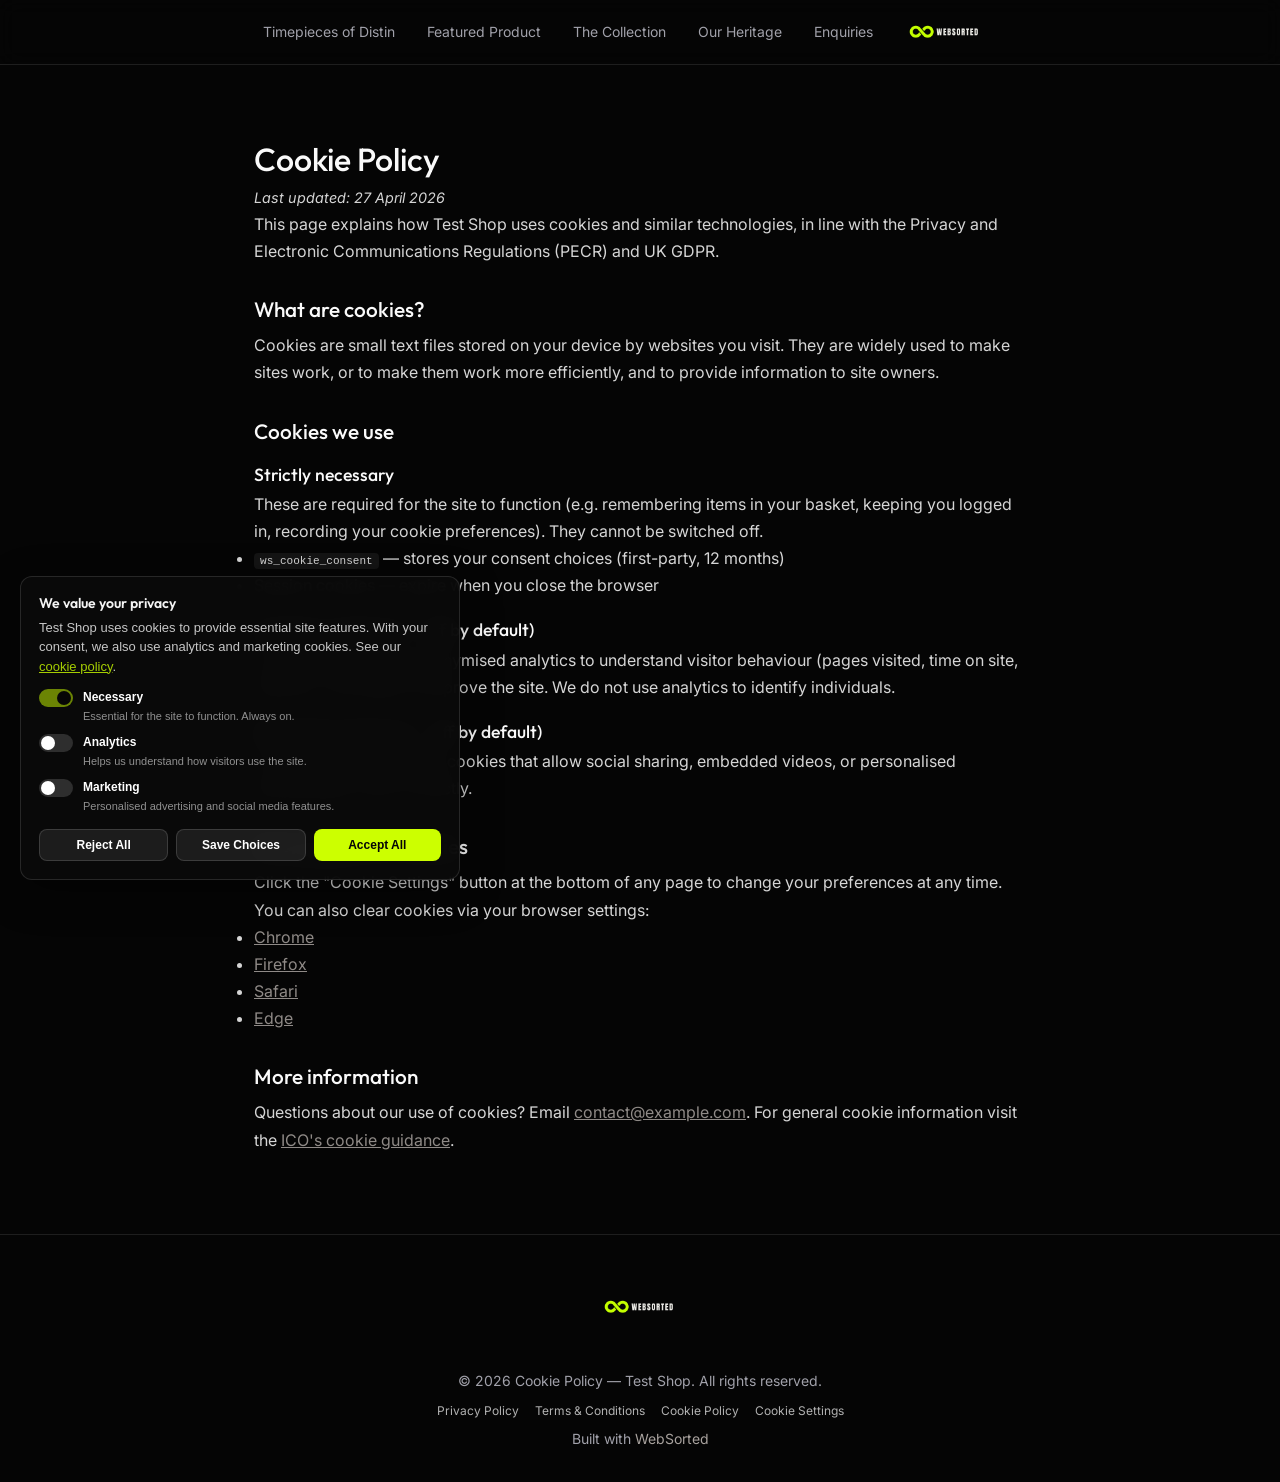
==== cookies.html @ aaffe49f "Deploy from WebSorted" ====
<!DOCTYPE html>
<html lang="en">
<head>
    <meta charset="UTF-8">
    <meta name="viewport" content="width=device-width, initial-scale=1.0">
    <meta name="description" content="Test Shop - Timepieces of distinction">
    <title>Cookie Policy — Test Shop</title>
    <link rel="icon" href="[data-uri]"><link rel="apple-touch-icon" href="[data-uri]">
    <link rel="canonical" href="https://arzcakes.github.io/test-shop/cookies.html">
    <meta property="og:site_name" content="Test Shop">
    <meta property="og:type" content="article">
    <meta property="og:title" content="Cookie Policy — Test Shop">
    <meta property="og:description" content="Test Shop - Timepieces of distinction">
    <meta property="og:url" content="https://arzcakes.github.io/test-shop/cookies.html">
    <meta property="og:image" content="https://images.pexels.com/photos/190819/pexels-photo-190819.jpeg?auto=compress&amp;cs=tinysrgb&amp;w=1260">
    <meta name="twitter:card" content="summary_large_image">
    <meta name="twitter:title" content="Cookie Policy — Test Shop">
    <meta name="twitter:description" content="Test Shop - Timepieces of distinction">
    <meta name="twitter:image" content="https://images.pexels.com/photos/190819/pexels-photo-190819.jpeg?auto=compress&amp;cs=tinysrgb&amp;w=1260">
    <link rel="preconnect" href="https://fonts.googleapis.com">
    <link rel="preconnect" href="https://fonts.gstatic.com" crossorigin>
    <link href="https://fonts.googleapis.com/css2?family=Outfit:wght@300;400;500;600;700&family=Inter:wght@300;400;500;600&display=swap" rel="stylesheet">
    <link rel="stylesheet" href="styles.css">
    
    
    
    <style>
      html{scroll-behavior:smooth;}
      /* Contact bar visual */
      .ws-contact-bar{font-size:12px;line-height:1.4;border-bottom:1px solid rgba(127,127,127,0.15);background:rgba(0,0,0,0.02);}
      @media (prefers-color-scheme:dark){.ws-contact-bar{background:rgba(255,255,255,0.03);}}
      body.theme-dark .ws-contact-bar,[data-theme="dark"] .ws-contact-bar{background:rgba(255,255,255,0.04);}
      .ws-cbar-inner{display:flex;align-items:center;justify-content:flex-end;gap:14px;padding:8px 0;min-height:36px;flex-wrap:wrap;}
      .ws-cbar-link{display:inline-flex;align-items:center;gap:6px;color:inherit;opacity:0.75;text-decoration:none;transition:opacity .15s,color .15s;}
      .ws-cbar-link:hover{opacity:1;color:#A8A29E;text-decoration:underline;text-underline-offset:3px;}
      .ws-cbar-ic{flex-shrink:0;opacity:0.9;}
      .ws-cbar-sep{width:1px;height:12px;background:currentColor;opacity:0.2;}
      @media (max-width:640px){
        .ws-contact-bar .ws-cbar-text{display:none;}
        .ws-cbar-inner{gap:18px;justify-content:center;}
        .ws-contact-bar.ws-cbar-hide-mobile{display:none;}
      }
      /* When the header owns positioning (sticky OR contact bar), the legacy
         .navbar{position:fixed} must be neutralised so nav + bar move as one. */
      .ws-site-header--owns .navbar{position:static;top:auto;left:auto;right:auto;}
      .ws-site-header--owns{position:relative;z-index:100;background:rgba(5,5,5,0.92);-webkit-backdrop-filter:saturate(1.4) blur(10px);backdrop-filter:saturate(1.4) blur(10px);border-bottom:1px solid var(--border,rgba(127,127,127,0.15));}
      [data-theme="dark"] .ws-site-header--owns,body.theme-dark .ws-site-header--owns{background:rgba(5,5,5,0.92);}
      [data-theme="light"] .ws-site-header--owns,body.theme-light .ws-site-header--owns{background:rgba(250,250,250,0.92);}
      /* Sticky behaviour */
      
      /* CRITICAL for position:sticky — any ancestor with `overflow:hidden`
         silently breaks sticky. The exporter's default body rule uses
         `overflow-x:hidden` which kills sticky on Samsung/Chrome/Safari.
         Override with `overflow-x:clip` (same visual result, does NOT create
         a scroll container, so sticky keeps working). */
      
      /* Mobile: make absolutely sure sticky is respected (some parent containers add overflow) */
      
      /* When the header owns positioning, the legacy body/hero padding-top:64px
         (added to compensate for the old fixed navbar) can cause double spacing.
         Neutralise it on the hero so the first section sits flush under the header. */
      .ws-site-header--owns + main .hero:first-child{padding-top:1rem;}
      /* Anchor jump offset — relevant whenever the header is sticky */
      
    </style>
    <script>
    (function(){
      // Compute the actual header height after load and expose as --ws-header-h
      // so scroll-padding-top + any layout offsets align pixel-perfectly, and
      // hide the legacy .navbar fixed positioning in the same frame.
      var root=document.documentElement;
      function setH(){
        var h=document.querySelector('.ws-site-header');
        if(!h)return;
        root.style.setProperty('--ws-header-h', h.offsetHeight + 'px');
      }
      if(document.readyState!=='loading'){setH();}else{document.addEventListener('DOMContentLoaded',setH);}
      window.addEventListener('resize',setH,{passive:true});
      window.addEventListener('load',setH,{passive:true});
    })();
    </script>
</head>
<body class="page-legal">
    
    <header class="ws-site-header">
    <nav class="navbar navbar-centered">
        <div class="container nav-container nav-centered">
            <div class="nav-links nav-links-left">
                <a href="index.html#hero" class="nav-link">Timepieces of
Distin</a>
<a href="index.html#section-1777018947951" class="nav-link">Featured Product</a>
<a href="index.html#shop" class="nav-link">The Collection</a>
<a href="index.html#about" class="nav-link">Our Heritage</a>
<a href="index.html#contact" class="nav-link">Enquiries</a>

            </div>
            <a href="index.html" class="logo"><img src="[data-uri]" alt="Test Shop" class="nav-logo" style="height: 80px;"></a>
            <div class="nav-links nav-links-right">
            </div>
        </div>
    </nav></header>

    <main style="overflow-x:clip;">
        <main class="ws-legal-page" style="max-width:820px;margin:0 auto;padding:140px 24px 80px;line-height:1.7;">
<h1>Cookie Policy</h1>
<p class="ws-legal-meta"><em>Last updated: 27 April 2026</em></p>

<p>This page explains how Test Shop uses cookies and similar technologies, in line with the Privacy and Electronic Communications Regulations (PECR) and UK GDPR.</p>

<h2>What are cookies?</h2>
<p>Cookies are small text files stored on your device by websites you visit. They are widely used to make sites work, or to make them work more efficiently, and to provide information to site owners.</p>

<h2>Cookies we use</h2>

<h3>Strictly necessary</h3>
<p>These are required for the site to function (e.g. remembering items in your basket, keeping you logged in, recording your cookie preferences). They cannot be switched off.</p>
<ul>
  <li><code>ws_cookie_consent</code> — stores your consent choices (first-party, 12 months)</li>
  <li>Session cookies — expire when you close the browser</li>
</ul>

<h3>Analytics (optional — off by default)</h3>
<p>If you accept, we use anonymised analytics to understand visitor behaviour (pages visited, time on site, referrer). This helps us improve the site. We do not use analytics to identify individuals.</p>

<h3>Marketing (optional — off by default)</h3>
<p>If you accept, we may set cookies that allow social sharing, embedded videos, or personalised advertising to work correctly.</p>

<h2>Managing your cookies</h2>
<p>Click the "Cookie Settings" button at the bottom of any page to change your preferences at any time. You can also clear cookies via your browser settings:</p>
<ul>
  <li><a href="https://support.google.com/chrome/answer/95647" target="_blank" rel="noopener">Chrome</a></li>
  <li><a href="https://support.mozilla.org/en-US/kb/clear-cookies-and-site-data-firefox" target="_blank" rel="noopener">Firefox</a></li>
  <li><a href="https://support.apple.com/en-gb/guide/safari/sfri11471/mac" target="_blank" rel="noopener">Safari</a></li>
  <li><a href="https://support.microsoft.com/en-gb/microsoft-edge/delete-cookies-in-microsoft-edge-63947406-40ac-c3b8-57b9-2a946a29ae09" target="_blank" rel="noopener">Edge</a></li>
</ul>

<h2>More information</h2>
<p>Questions about our use of cookies? Email <a href="mailto:contact@example.com">contact@example.com</a>. For general cookie information visit the <a href="https://ico.org.uk/for-the-public/online/cookies/" target="_blank" rel="noopener">ICO's cookie guidance</a>.</p>
</main>
    </main>

    <footer class="footer">
        <div class="container">
            <div class="footer-logo"><img src="[data-uri]" alt="Test Shop" class="nav-logo" style="height: 80px;"></div>
            <p>&copy; 2026 Cookie Policy — Test Shop. All rights reserved.</p>
            
            <nav class="footer-legal" aria-label="Legal" style="margin-top:8px;display:flex;gap:16px;flex-wrap:wrap;justify-content:center;font-size:12px;opacity:0.7;">
                <a href="privacy.html" data-testid="footer-link-privacy">Privacy Policy</a>
                <a href="terms.html" data-testid="footer-link-terms">Terms &amp; Conditions</a>
                <a href="cookies.html" data-testid="footer-link-cookies">Cookie Policy</a>
                <a href="#" onclick="if(window.wsConsent){window.wsConsent.show();}return false;" data-testid="footer-link-cookie-settings">Cookie Settings</a>
            </nav>
            <p class="footer-credit">Built with <a href="https://websorted.uk" target="_blank">WebSorted</a></p>
        </div>
    </footer>
    
    
    
    <script>
    /* WebSorted Shop Embed v2 */
    (function() {
      let WS_API = "https://websorted.uk/api";
      const SITE_ID = "42b75ab7-c51f-440d-9d70-7f9ec21c6a3b";
      const PRIMARY = "#A8A29E";
      const THEME = "dark";
      const BTN_RADIUS = "0px";
      const CARD_BG = "#111";
      const CARD_BORDER = "rgba(255,255,255,0.08)";
      const TEXT = "#FAFAFA";
      const BG = "#050505";
      const ORIGIN = window.location.origin + window.location.pathname.replace(/\/[^\/]*$/, '');
      const PROD_API = "https://websorted.uk/api"; // hardcoded final fallback

      function _wsFetch(url, opts) {
        const ctrl = (typeof AbortController !== "undefined") ? new AbortController() : null;
        const timer = setTimeout(function() { if (ctrl) ctrl.abort(); }, 15000);
        return fetch(url, Object.assign({ credentials: "omit" }, opts || {}, ctrl ? { signal: ctrl.signal } : {}))
          .finally(function() { clearTimeout(timer); });
      }

      // Same-origin probe: if the site is hosted on a custom domain that proxies /api/* to the WebSorted backend,
      // prefer that route. Falls back to the baked-in WS_API, then to PROD_API as last resort.
      async function _wsResolveApi() {
        const probe = "/shop/" + SITE_ID + "/products/public";
        // 1. Try same-origin
        try {
          const sameOrigin = window.location.origin + "/api";
          if (sameOrigin !== WS_API) {
            const r = await _wsFetch(sameOrigin + probe);
            if (r.ok) { WS_API = sameOrigin; return; }
          }
        } catch (_) { /* fall through */ }
        // 2. Try baked WS_API
        try {
          const r = await _wsFetch(WS_API + probe);
          if (r.ok) return;
        } catch (_) { /* fall through */ }
        // 3. Final fallback: production API
        if (WS_API !== PROD_API) {
          try {
            const r = await _wsFetch(PROD_API + probe);
            if (r.ok) { WS_API = PROD_API; return; }
          } catch (_) { /* keep baked */ }
        }
      }
      
      let cart = [];
      let allProducts = [];
      
      window.wsShop = {
        toggleCart: function() {
          const d = document.getElementById("ws-shop-cart-drawer");
          d.style.display = d.style.display === "none" ? "block" : "none";
          renderCart();
        },
        addToCart: function(product) {
          const existing = cart.find(i => i.id === product.id);
          if (existing) { existing.qty += 1; }
          else { cart.push({ ...product, qty: 1 }); }
          updateCartBadge();
          renderCart();
        },
        updateQty: function(productId, delta) {
          const item = cart.find(i => i.id === productId);
          if (!item) return;
          item.qty += delta;
          if (item.qty <= 0) { cart = cart.filter(i => i.id !== productId); }
          updateCartBadge();
          renderCart();
        },
        viewProduct: function(productId) {
          const p = allProducts.find(i => i.id === productId);
          if (!p) return;
          showProductDetail(p);
        },
        closeDetail: function() {
          const modal = document.getElementById("ws-product-modal");
          if (modal) modal.remove();
        },
        checkout: async function() {
          if (cart.length === 0) return;
          const emailInput = document.getElementById("ws-checkout-email");
          const email = emailInput ? emailInput.value.trim() : "";
          if (!email || !email.includes("@")) {
            if (emailInput) { emailInput.style.border = "2px solid #EF4444"; emailInput.focus(); }
            return;
          }
          const checkoutBtn = document.getElementById("ws-checkout-btn");
          if (checkoutBtn) { checkoutBtn.textContent = "Processing..."; checkoutBtn.disabled = true; }
          try {
            const res = await fetch(WS_API + "/shop/" + SITE_ID + "/checkout", {
              method: "POST",
              headers: { "Content-Type": "application/json" },
              body: JSON.stringify({
                items: cart.map(i => ({ product_id: i.id, quantity: i.qty })),
                customer_email: email,
                origin_url: ORIGIN
              })
            });
            const data = await res.json();
            if (data.checkout_url) {
              localStorage.setItem("ws_order_id", data.order_id || "");
              localStorage.setItem("ws_order_email", email);
              window.location.href = data.checkout_url;
            }
            else if (data.detail) { alert(data.detail); }
            else {
              cart = []; updateCartBadge(); renderCart();
              showOrderSuccess(data.order_id, email);
            }
          } catch(e) {
            alert("Checkout failed. Please try again.");
          } finally {
            if (checkoutBtn) { checkoutBtn.textContent = "Checkout"; checkoutBtn.disabled = false; }
          }
        }
      };
      
      function updateCartBadge() {
        const total = cart.reduce((s, i) => s + i.qty, 0);
        const badge = document.getElementById("ws-cart-count");
        const floatBtn = document.getElementById("ws-shop-cart-float");
        if (badge) badge.textContent = total;
        if (floatBtn) floatBtn.style.display = total > 0 ? "flex" : "none";
      }
      
      function getSym() {
        const c = (cart[0]?.currency || allProducts[0]?.currency || "GBP");
        return c === "GBP" ? "\u00a3" : c === "USD" ? "$" : c === "EUR" ? "\u20ac" : c + " ";
      }
      
      function renderCart() {
        const drawer = document.getElementById("ws-shop-cart-drawer");
        if (!drawer) return;
        if (cart.length === 0) {
          drawer.innerHTML = '<p style="text-align:center;padding:24px;opacity:0.5;">Cart is empty</p>';
          return;
        }
        const total = cart.reduce((s, i) => s + (i.price * i.qty), 0);
        const sym = getSym();
        drawer.innerHTML = '<div style="padding:16px;">' +
          '<div style="display:flex;justify-content:space-between;align-items:center;margin-bottom:12px;"><h3 style="margin:0;font-size:16px;">Cart</h3><button onclick="wsShop.toggleCart()" style="background:none;border:none;color:' + TEXT + ';cursor:pointer;font-size:18px;opacity:0.5;">&times;</button></div>' +
          cart.map(i => '<div style="display:flex;align-items:center;gap:8px;padding:8px 0;border-bottom:1px solid ' + CARD_BORDER + ';">' +
            '<div style="flex:1;"><p style="margin:0;font-size:13px;font-weight:600;">' + i.name + '</p>' +
            '<p style="margin:2px 0 0;font-size:11px;opacity:0.6;">' + sym + i.price.toFixed(2) + '</p></div>' +
            '<div style="display:flex;align-items:center;gap:6px;">' +
            '<button onclick="wsShop.updateQty(\''+i.id+'\', -1)" style="width:24px;height:24px;border:1px solid ' + CARD_BORDER + ';background:transparent;color:' + TEXT + ';border-radius:4px;cursor:pointer;">-</button>' +
            '<span style="font-size:12px;min-width:16px;text-align:center;">' + i.qty + '</span>' +
            '<button onclick="wsShop.updateQty(\''+i.id+'\', 1)" style="width:24px;height:24px;border:1px solid ' + CARD_BORDER + ';background:transparent;color:' + TEXT + ';border-radius:4px;cursor:pointer;">+</button>' +
            '</div></div>'
          ).join('') +
          '<div style="margin-top:12px;padding-top:12px;border-top:2px solid ' + PRIMARY + ';">' +
          '<div style="display:flex;justify-content:space-between;margin-bottom:12px;"><strong>Total</strong><strong>' + sym + total.toFixed(2) + '</strong></div>' +
          '<input id="ws-checkout-email" type="email" placeholder="Your email for order updates" style="width:100%;padding:8px 12px;margin-bottom:8px;border:1px solid ' + CARD_BORDER + ';border-radius:6px;background:transparent;color:' + TEXT + ';font-size:13px;box-sizing:border-box;outline:none;" onfocus="this.style.border=\'1px solid ' + PRIMARY + '\'"/>' +
          '<button id="ws-checkout-btn" onclick="wsShop.checkout()" style="width:100%;padding:10px;background:' + PRIMARY + ';color:#050505;border:none;border-radius:' + BTN_RADIUS + ';font-weight:600;cursor:pointer;font-size:14px;">Checkout</button>' +
          '<a href="https://websorted.uk" target="_blank" rel="noopener" style="display:block;text-align:center;margin-top:10px;font-size:10px;opacity:0.4;text-decoration:none;color:' + TEXT + ';">Shop powered by <strong style="color:' + PRIMARY + ';">WebSorted</strong></a>' +
          '</div></div>';
      }
      
      function showProductDetail(p) {
        const sym = getSym();
        const existing = document.getElementById("ws-product-modal");
        if (existing) existing.remove();
        
        const imgsHtml = (p.images && p.images.length > 0)
          ? '<div style="display:flex;gap:8px;overflow-x:auto;padding-bottom:8px;">' +
            p.images.map((img, i) => '<img src="' + img + '" alt="" style="width:' + (p.images.length > 1 ? '280px' : '100%') + ';height:280px;object-fit:cover;border-radius:8px;flex-shrink:0;cursor:pointer;" onclick="document.getElementById(\'ws-detail-main-img\').src=this.src"/>').join('') + '</div>'
          : '';
        
        const mainImg = (p.images && p.images.length > 0)
          ? '<img id="ws-detail-main-img" src="' + p.images[0] + '" alt="' + p.name + '" style="width:100%;max-height:400px;object-fit:cover;border-radius:8px;margin-bottom:12px;">'
          : '';
        
        const variantsHtml = (p.variants && p.variants.length > 0)
          ? '<div style="margin:12px 0;"><p style="font-size:12px;opacity:0.6;margin:0 0 6px;">Options:</p><div style="display:flex;gap:6px;flex-wrap:wrap;">' +
            p.variants.map(v => '<span style="padding:4px 10px;border:1px solid ' + CARD_BORDER + ';border-radius:4px;font-size:12px;">' + (v.name || v.label || JSON.stringify(v)) + '</span>').join('') + '</div></div>'
          : '';
        
        const stockHtml = p.stock !== undefined && p.stock !== -1
          ? '<p style="font-size:12px;margin:8px 0 0;' + (p.stock < 5 ? 'color:#EF4444;' : 'opacity:0.5;') + '">' + (p.stock === 0 ? 'Out of stock' : p.stock + ' left in stock') + '</p>'
          : '';
        
        const modal = document.createElement('div');
        modal.id = 'ws-product-modal';
        modal.style.cssText = 'position:fixed;inset:0;z-index:2000;display:flex;align-items:center;justify-content:center;background:rgba(0,0,0,0.7);backdrop-filter:blur(4px);';
        modal.onclick = function(e) { if (e.target === modal) wsShop.closeDetail(); };
        modal.innerHTML = '<div style="background:' + BG + ';color:' + TEXT + ';border:1px solid ' + CARD_BORDER + ';border-radius:12px;max-width:560px;width:90vw;max-height:85vh;overflow-y:auto;padding:24px;position:relative;">' +
          '<button onclick="wsShop.closeDetail()" style="position:absolute;top:12px;right:12px;background:none;border:none;color:' + TEXT + ';font-size:22px;cursor:pointer;opacity:0.5;">&times;</button>' +
          mainImg +
          (p.images && p.images.length > 1 ? imgsHtml : '') +
          '<h2 style="margin:0 0 8px;font-size:22px;">' + p.name + '</h2>' +
          '<p style="font-size:24px;font-weight:700;color:' + PRIMARY + ';margin:0 0 12px;">' + sym + (p.price || 0).toFixed(2) + '</p>' +
          '<p style="font-size:14px;opacity:0.7;line-height:1.6;margin:0 0 12px;">' + (p.description || '') + '</p>' +
          variantsHtml + stockHtml +
          '<button onclick="wsShop.addToCart({id:\'' + p.id + '\',name:\'' + p.name.replace(/'/g, '') + '\',price:' + (p.price || 0) + ',currency:\'' + (p.currency || 'GBP') + '\'}); wsShop.closeDetail();" style="width:100%;margin-top:16px;padding:12px;background:' + PRIMARY + ';color:#050505;border:none;border-radius:' + BTN_RADIUS + ';font-weight:600;cursor:pointer;font-size:15px;' + (p.stock === 0 ? 'opacity:0.4;pointer-events:none;' : '') + '">' + (p.stock === 0 ? 'Out of Stock' : 'Add to Cart') + '</button>' +
          '</div>';
        document.body.appendChild(modal);
      }
      
      function showOrderSuccess(orderId, email) {
        const main = document.querySelector("main") || document.body;
        const overlay = document.createElement("div");
        overlay.style.cssText = "position:fixed;inset:0;z-index:3000;display:flex;align-items:center;justify-content:center;background:" + BG + ";";
        overlay.innerHTML = '<div style="text-align:center;max-width:480px;padding:40px;">' +
          '<div style="width:64px;height:64px;margin:0 auto 20px;border-radius:50%;background:' + PRIMARY + '20;display:flex;align-items:center;justify-content:center;"><svg width="32" height="32" viewBox="0 0 24 24" fill="none" stroke="' + PRIMARY + '" stroke-width="2"><polyline points="20 6 9 17 4 12"/></svg></div>' +
          '<h1 style="margin:0 0 8px;font-size:28px;">Order Confirmed!</h1>' +
          '<p style="opacity:0.6;margin:0 0 16px;">Thank you for your purchase.</p>' +
          (orderId ? '<p style="font-size:13px;opacity:0.5;margin:0 0 8px;">Order ID: <strong>' + orderId + '</strong></p>' : '') +
          (email ? '<p style="font-size:13px;opacity:0.5;margin:0 0 20px;">Confirmation sent to <strong>' + email + '</strong></p>' : '') +
          '<button onclick="this.closest(\'div[style]\').remove();" style="padding:10px 24px;background:' + PRIMARY + ';color:#050505;border:none;border-radius:' + BTN_RADIUS + ';font-weight:600;cursor:pointer;font-size:14px;">Continue Shopping</button>' +
          '<p style="margin:16px 0 0;font-size:12px;opacity:0.4;"><a href="#" onclick="event.preventDefault();this.closest(\'div[style]\').remove();wsShop.showTracker();" style="color:' + PRIMARY + ';text-decoration:none;">Track your order anytime</a></p></div>';
        document.body.appendChild(overlay);
      }
      
      async function loadProducts() {
        const grid = document.getElementById("ws-shop-products");
        try {
          const res = await _wsFetch(WS_API + "/shop/" + SITE_ID + "/products/public");
          if (!res.ok) {
            console.error("[WebSorted shop] HTTP " + res.status + " from " + WS_API);
            if (grid) grid.innerHTML = '<p style="text-align:center;opacity:0.5;">Unable to load products (' + res.status + ')</p>';
            return;
          }
          const products = await res.json();
          allProducts = Array.isArray(products) ? products : [];
          if (!grid || allProducts.length === 0) {
            if (grid) grid.innerHTML = '<p style="text-align:center;opacity:0.5;">No products available</p>';
            return;
          }
          const sym = getSym();
          grid.innerHTML = allProducts.map(function(p) {
            const imgHtml = p.images && p.images.length > 0
              ? '<img src="' + p.images[0] + '" alt="' + p.name + '" style="width:100%;height:200px;object-fit:cover;cursor:pointer;" onclick="wsShop.viewProduct(\''+p.id+'\')">'
              : '<div style="width:100%;height:200px;background:' + CARD_BORDER + ';display:flex;align-items:center;justify-content:center;opacity:0.3;cursor:pointer;" onclick="wsShop.viewProduct(\''+p.id+'\')">No image</div>';
            const eName = p.name.replace(/'/g, "");
            // Stock badges: -1 = unlimited (hide), 0 = sold-out, 1..5 = "Only N left"
            const stock = (typeof p.stock === 'number') ? p.stock : -1;
            const isSoldOut = stock === 0;
            const isLow = stock > 0 && stock <= 5;
            let badgeHtml = '';
            if (isSoldOut) {
              badgeHtml = '<div style="position:absolute;top:8px;left:8px;z-index:2;padding:4px 10px;border-radius:6px;font-size:10px;font-weight:700;letter-spacing:0.08em;text-transform:uppercase;background:#111;color:#fff;border:1px solid rgba(255,255,255,0.18);">Sold out</div>';
            } else if (isLow) {
              badgeHtml = '<div style="position:absolute;top:8px;left:8px;z-index:2;display:inline-flex;align-items:center;gap:4px;padding:3px 9px;border-radius:999px;font-size:10px;font-weight:600;letter-spacing:0.08em;text-transform:uppercase;background:' + PRIMARY + '1f;color:' + PRIMARY + ';border:1px solid ' + PRIMARY + '55;">'
                + '<span style="display:inline-block;width:4px;height:4px;border-radius:50%;background:' + PRIMARY + ';"></span>Only ' + stock + ' left</div>';
            }
            const cardOpacity = isSoldOut ? 'opacity:0.55;' : '';
            const btnStyle = isSoldOut
              ? 'padding:6px 14px;background:#444;color:#aaa;border:none;border-radius:' + BTN_RADIUS + ';font-weight:600;cursor:not-allowed;font-size:12px;'
              : 'padding:6px 14px;background:' + PRIMARY + ';color:#050505;border:none;border-radius:' + BTN_RADIUS + ';font-weight:600;cursor:pointer;font-size:12px;';
            const btnLabel = isSoldOut ? 'Sold out' : 'Add to Cart';
            const btnOnClick = isSoldOut ? '' : 'onclick="wsShop.addToCart({id:\''+p.id+'\',name:\''+eName+'\',price:'+p.price+',currency:\''+(p.currency||'GBP')+'\'})"';
            return '<div class="ws-product-card" style="position:relative;background:' + CARD_BG + ';border:1px solid ' + CARD_BORDER + ';border-radius:8px;overflow:hidden;">' +
              badgeHtml +
              '<div style="' + cardOpacity + '">' +
              imgHtml +
              '<div style="padding:14px;">' +
              '<h3 style="margin:0 0 4px;font-size:14px;cursor:pointer;" onclick="wsShop.viewProduct(\''+p.id+'\')">' + p.name + '</h3>' +
              '<p style="margin:0 0 10px;font-size:12px;opacity:0.6;">' + (p.description || '').substring(0, 80) + '</p>' +
              '<div style="display:flex;justify-content:space-between;align-items:center;">' +
              '<span style="font-weight:700;color:' + PRIMARY + ';font-size:16px;">' + sym + (p.price || 0).toFixed(2) + '</span>' +
              '<button ' + btnOnClick + ' ' + (isSoldOut ? 'disabled' : '') + ' style="' + btnStyle + '">' + btnLabel + '</button>' +
              '</div></div></div></div>';
          }).join('');
        } catch(e) {
          console.error("[WebSorted shop] fetch failed for " + WS_API, e);
          const grid = document.getElementById("ws-shop-products");
          if (grid) grid.innerHTML = '<p style="text-align:center;opacity:0.5;">Unable to load products. Check your connection and try again.</p>';
        }
      }
      
      // Check if returning from Stripe success
      (function checkReturn() {
        const params = new URLSearchParams(window.location.search);
        if (params.get("checkout") === "success") {
          const oid = localStorage.getItem("ws_order_id") || "";
          const em = localStorage.getItem("ws_order_email") || "";
          localStorage.removeItem("ws_order_id");
          localStorage.removeItem("ws_order_email");
          cart = [];
          showOrderSuccess(oid, em);
          history.replaceState(null, "", window.location.pathname);
        }
      })();
      
      // Order tracking
      window.wsShop.showTracker = function() {
        const existing = document.getElementById("ws-track-modal");
        if (existing) existing.remove();
        const modal = document.createElement("div");
        modal.id = "ws-track-modal";
        modal.style.cssText = "position:fixed;inset:0;z-index:2000;display:flex;align-items:center;justify-content:center;background:rgba(0,0,0,0.7);backdrop-filter:blur(4px);";
        modal.onclick = function(e) { if (e.target === modal) modal.remove(); };
        modal.innerHTML = '<div style="background:'+BG+';color:'+TEXT+';border:1px solid '+CARD_BORDER+';border-radius:12px;max-width:420px;width:90vw;padding:24px;position:relative;">' +
          '<button onclick="this.closest(\'#ws-track-modal\').remove()" style="position:absolute;top:12px;right:12px;background:none;border:none;color:'+TEXT+';font-size:22px;cursor:pointer;opacity:0.5;">&times;</button>' +
          '<h2 style="margin:0 0 4px;font-size:20px;">Track Your Order</h2>' +
          '<p style="margin:0 0 16px;font-size:13px;opacity:0.6;">Enter your order number and email to check status.</p>' +
          '<input id="ws-track-order" placeholder="Order number (e.g. WS-A1B2C3D4)" style="width:100%;padding:10px 12px;margin-bottom:8px;border:1px solid '+CARD_BORDER+';border-radius:6px;background:transparent;color:'+TEXT+';font-size:13px;box-sizing:border-box;outline:none;" onfocus="this.style.borderColor=\''+PRIMARY+'\'"/>' +
          '<input id="ws-track-email" type="email" placeholder="Email used at checkout" style="width:100%;padding:10px 12px;margin-bottom:12px;border:1px solid '+CARD_BORDER+';border-radius:6px;background:transparent;color:'+TEXT+';font-size:13px;box-sizing:border-box;outline:none;" onfocus="this.style.borderColor=\''+PRIMARY+'\'"/>' +
          '<button id="ws-track-btn" onclick="wsShop.trackOrder()" style="width:100%;padding:10px;background:'+PRIMARY+';color:#050505;border:none;border-radius:'+BTN_RADIUS+';font-weight:600;cursor:pointer;font-size:14px;">Track Order</button>' +
          '<div id="ws-track-result" style="margin-top:16px;"></div>' +
          '</div>';
        document.body.appendChild(modal);
      };
      
      window.wsShop.trackOrder = async function() {
        const orderNum = (document.getElementById("ws-track-order")?.value || "").trim();
        const email = (document.getElementById("ws-track-email")?.value || "").trim();
        const resultDiv = document.getElementById("ws-track-result");
        const btn = document.getElementById("ws-track-btn");
        if (!orderNum || !email) {
          if (resultDiv) resultDiv.innerHTML = '<p style="color:#EF4444;font-size:13px;">Please enter both order number and email.</p>';
          return;
        }
        if (btn) { btn.textContent = "Checking..."; btn.disabled = true; }
        try {
          const res = await fetch(WS_API + "/shop/" + SITE_ID + "/orders/track?order_number=" + encodeURIComponent(orderNum) + "&email=" + encodeURIComponent(email));
          if (!res.ok) {
            const err = await res.json();
            if (resultDiv) resultDiv.innerHTML = '<p style="color:#EF4444;font-size:13px;">' + (err.detail || "Order not found.") + '</p>';
            return;
          }
          const order = await res.json();
          const statuses = ["pending","confirmed","processing","shipped","delivered"];
          const currentIdx = statuses.indexOf(order.status);
          const sym = getSym();
          
          const timeline = statuses.map(function(s, i) {
            const done = i <= currentIdx;
            const active = i === currentIdx;
            const labels = {pending:"Pending",confirmed:"Confirmed",processing:"Processing",shipped:"Shipped",delivered:"Delivered"};
            return '<div style="display:flex;align-items:center;gap:8px;padding:6px 0;">' +
              '<div style="width:24px;height:24px;border-radius:50%;display:flex;align-items:center;justify-content:center;flex-shrink:0;' +
              (done ? 'background:'+PRIMARY+';' : 'background:transparent;border:2px solid '+CARD_BORDER+';') +
              (active ? 'box-shadow:0 0 0 3px '+PRIMARY+'30;' : '') + '">' +
              (done ? '<svg width="12" height="12" viewBox="0 0 24 24" fill="none" stroke="#050505" stroke-width="3"><polyline points="20 6 9 17 4 12"/></svg>' : '') +
              '</div>' +
              '<span style="font-size:13px;font-weight:' + (active ? '600' : '400') + ';opacity:' + (done ? '1' : '0.4') + ';">' + labels[s] + '</span>' +
              '</div>';
          }).join('');
          
          const itemsHtml = (order.items || []).map(function(it) {
            return '<div style="display:flex;justify-content:space-between;padding:4px 0;font-size:12px;"><span>' + it.name + ' x' + it.quantity + '</span><span>' + sym + (it.price * it.quantity).toFixed(2) + '</span></div>';
          }).join('');
          
          if (resultDiv) resultDiv.innerHTML =
            '<div style="border-top:1px solid '+CARD_BORDER+';padding-top:16px;">' +
            '<div style="display:flex;justify-content:space-between;align-items:center;margin-bottom:12px;"><strong style="font-size:14px;">' + order.order_number + '</strong><span style="font-size:11px;opacity:0.5;">' + new Date(order.created_at).toLocaleDateString() + '</span></div>' +
            timeline +
            '<div style="margin-top:12px;padding-top:12px;border-top:1px solid '+CARD_BORDER+';">' +
            itemsHtml +
            '<div style="display:flex;justify-content:space-between;margin-top:8px;font-weight:700;"><span>Total</span><span>' + sym + (order.total || 0).toFixed(2) + '</span></div>' +
            '</div></div>';
        } catch(e) {
          if (resultDiv) resultDiv.innerHTML = '<p style="color:#EF4444;font-size:13px;">Unable to track order. Try again later.</p>';
        } finally {
          if (btn) { btn.textContent = "Track Order"; btn.disabled = false; }
        }
      };
      
      // Resolve API base (same-origin > baked > prod fallback) THEN load products.
      _wsResolveApi().finally(function() { loadProducts(); });

      // Handle Product Spotlight buy buttons via event delegation
      // (works even if the buttons are added later or the per-element handler missed them).
      document.addEventListener('click', function(e) {
        const btn = e.target.closest && e.target.closest('[data-spotlight-product]');
        if (!btn) return;
        e.preventDefault();
        const pid = btn.getAttribute('data-spotlight-product');
        if (!pid) return;
        const product = allProducts.find(function(p) { return p.id === pid; });
        if (product) {
          wsShop.addToCart({ id: product.id, name: product.name.replace(/'/g, ''), price: product.price, currency: product.currency || 'GBP' });
          wsShop.toggleCart();
        } else {
          // Products haven't loaded yet — scroll to shop section so user lands somewhere useful instead of top.
          const shopGrid = document.getElementById('ws-shop-products');
          if (shopGrid) shopGrid.scrollIntoView({ behavior: 'smooth', block: 'start' });
        }
      });
    })();
    </script>
    <script>
    function wsContactSubmit(form){
      var btn=form.querySelector('button[type="submit"]');
      var status=form.querySelector('.contact-status');
      btn.disabled=true;btn.textContent='Sending...';
      status.style.display='none';
      fetch("https://websorted.uk/api/websites/42b75ab7-c51f-440d-9d70-7f9ec21c6a3b/contact",{
        method:"POST",
        headers:{"Content-Type":"application/json"},
        body:JSON.stringify({
          name:form.name.value,
          email:form.email.value,
          message:form.message.value
        })
      }).then(function(r){return r.json()}).then(function(d){
        if(d.success){
          status.style.display='block';status.style.color='#A8A29E';
          status.textContent='Message sent successfully!';
          form.reset();
        }else{
          status.style.display='block';status.style.color='#ef4444';
          status.textContent=d.detail||'Failed to send. Please try again.';
        }
      }).catch(function(){
        status.style.display='block';status.style.color='#ef4444';
        status.textContent='Failed to send. Please try again.';
      }).finally(function(){
        btn.disabled=false;btn.textContent='Send Message';
      });
      return false;
    }
    </script>

<div class="ws-consent-banner" id="ws-consent-banner" role="dialog" aria-labelledby="ws-consent-title" aria-describedby="ws-consent-desc" data-testid="cookie-banner">
  <h3 id="ws-consent-title">We value your privacy</h3>
  <p id="ws-consent-desc">Test Shop uses cookies to provide essential site features. With your consent, we also use analytics and marketing cookies. See our <a href="./cookies.html">cookie policy</a>.</p>
  
    <div class="ws-consent-categories">
      <label class="ws-consent-category">
        <span class="ws-consent-toggle">
          <input type="checkbox" checked disabled data-cat="necessary" />
          <span class="ws-consent-slider"></span>
        </span>
        <span class="ws-consent-cat-label"><strong>Necessary</strong><span>Essential for the site to function. Always on.</span></span>
      </label>
      <label class="ws-consent-category">
        <span class="ws-consent-toggle">
          <input type="checkbox" data-cat="analytics" />
          <span class="ws-consent-slider"></span>
        </span>
        <span class="ws-consent-cat-label"><strong>Analytics</strong><span>Helps us understand how visitors use the site.</span></span>
      </label>
      <label class="ws-consent-category">
        <span class="ws-consent-toggle">
          <input type="checkbox" data-cat="marketing" />
          <span class="ws-consent-slider"></span>
        </span>
        <span class="ws-consent-cat-label"><strong>Marketing</strong><span>Personalised advertising and social media features.</span></span>
      </label>
    </div>
  
    <div class="ws-consent-actions">
      <button class="ws-consent-btn ws-consent-btn-secondary" data-action="reject">Reject All</button>
      <button class="ws-consent-btn ws-consent-btn-secondary" data-action="save">Save Choices</button>
      <button class="ws-consent-btn ws-consent-btn-primary" data-action="accept-all">Accept All</button>
    </div>
</div>
<button class="ws-consent-toggle-reopen" id="ws-consent-reopen" data-testid="cookie-banner-reopen">Cookie Settings</button>

<script>
(function () {
  var STORAGE_KEY = 'ws_cookie_consent';
  var banner = document.getElementById('ws-consent-banner');
  var reopen = document.getElementById('ws-consent-reopen');
  if (!banner) return;

  function loadConsent() {
    try { return JSON.parse(localStorage.getItem(STORAGE_KEY)); } catch (e) { return null; }
  }
  function saveConsent(categories) {
    var record = {
      accepted: true,
      timestamp: new Date().toISOString(),
      categories: Object.assign({ necessary: true, analytics: false, marketing: false }, categories || {})
    };
    localStorage.setItem(STORAGE_KEY, JSON.stringify(record));
    window.dispatchEvent(new CustomEvent('wsConsentUpdated', { detail: record }));
    return record;
  }
  function showBanner() {
    banner.style.display = 'block';
    requestAnimationFrame(function () { banner.classList.add('ws-consent-show'); });
    if (reopen) reopen.style.display = 'none';
  }
  function hideBanner() {
    banner.classList.remove('ws-consent-show');
    setTimeout(function () { banner.style.display = 'none'; }, 350);
    if (reopen) reopen.style.display = 'inline-block';
  }
  function currentCategories() {
    var cats = { necessary: true, analytics: false, marketing: false };
    banner.querySelectorAll('input[data-cat]').forEach(function (inp) {
      cats[inp.dataset.cat] = !!inp.checked;
    });
    return cats;
  }
  function applyRecord(rec) {
    if (!rec) return;
    banner.querySelectorAll('input[data-cat]').forEach(function (inp) {
      if (rec.categories && rec.categories[inp.dataset.cat] !== undefined && !inp.disabled) {
        inp.checked = !!rec.categories[inp.dataset.cat];
      }
    });
  }

  var existing = loadConsent();
  if (!existing) {
    showBanner();
  } else {
    banner.style.display = 'none';
    if (reopen) reopen.style.display = 'inline-block';
    applyRecord(existing);
    window.dispatchEvent(new CustomEvent('wsConsentUpdated', { detail: existing }));
  }

  banner.addEventListener('click', function (e) {
    var a = e.target.closest('[data-action]');
    if (!a) return;
    var action = a.dataset.action;
    if (action === 'accept-all') {
      saveConsent({ necessary: true, analytics: true, marketing: true });
      banner.querySelectorAll('input[data-cat]').forEach(function (inp) { if (!inp.disabled) inp.checked = true; });
      hideBanner();
    } else if (action === 'reject') {
      saveConsent({ necessary: true, analytics: false, marketing: false });
      banner.querySelectorAll('input[data-cat]').forEach(function (inp) { if (!inp.disabled) inp.checked = false; });
      hideBanner();
    } else if (action === 'save') {
      saveConsent(currentCategories());
      hideBanner();
    }
  });

  if (reopen) reopen.addEventListener('click', showBanner);

  // Expose programmatic API
  window.wsConsent = {
    get: loadConsent,
    show: showBanner,
    has: function (category) {
      var r = loadConsent();
      return !!(r && r.categories && r.categories[category]);
    },
    reset: function () { localStorage.removeItem(STORAGE_KEY); showBanner(); },
  };
})();
</script>

    <script>
    // Mobile viewport height fix
    (function(){
      function setVh(){
        var vh = window.innerHeight * 0.01;
        document.documentElement.style.setProperty('--vh', vh + 'px');
      }
      setVh();
      window.addEventListener('resize', setVh);
    })();
    // Scroll Reveal - requestAnimationFrame loop (bulletproof mobile+desktop)
    (function(){
      var scrollEls = document.querySelectorAll('[class*="ws-scroll-"]');
      var textEls = document.querySelectorAll('.ws-text-word-fade, .ws-text-letter-reveal');
      var typeEls = document.querySelectorAll('[data-typewriter]');
      var animEls = document.querySelectorAll('[class*="ws-anim-"], [class*="ws-imask-"], .ws-ba-animate-in .ws-ba');
      var active = true;
      function getDelay(el){ var d=el.getAttribute('data-effect-delay'); return d?parseFloat(d)*1000:0; }
      function delayedAdd(el,cls){ var d=getDelay(el); if(d>0){ el.setAttribute('data-pending','1'); setTimeout(function(){ el.classList.add(cls); },d); } else { el.classList.add(cls); } }
      function check(){
        var vh = window.innerHeight || document.documentElement.clientHeight;
        var isMob = window.innerWidth <= 768;
        var trigger = isMob ? vh * 0.75 : vh * 0.6;
        var pending = false;
        for(var i=0;i<scrollEls.length;i++){
          if(scrollEls[i].classList.contains('ws-visible')||scrollEls[i].getAttribute('data-pending')) continue;
          pending = true;
          var r = scrollEls[i].getBoundingClientRect();
          if(r.top < trigger && r.bottom > 0) delayedAdd(scrollEls[i],'ws-visible');
        }
        for(var i=0;i<textEls.length;i++){
          if(textEls[i].classList.contains('ws-in-view')||textEls[i].getAttribute('data-pending')) continue;
          pending = true;
          var r = textEls[i].getBoundingClientRect();
          if(r.top < trigger && r.bottom > 0) delayedAdd(textEls[i],'ws-in-view');
        }
        for(var i=0;i<animEls.length;i++){
          if(animEls[i].classList.contains('ws-in-view')||animEls[i].getAttribute('data-pending')) continue;
          pending = true;
          var r = animEls[i].getBoundingClientRect();
          // Hero layers: trigger when parent hero section is visible (hero can be taller than viewport)
          var heroParent = animEls[i].closest('.ws-custom-hero');
          var t = heroParent ? vh : trigger;
          if(r.top < t && r.bottom > 0) delayedAdd(animEls[i],'ws-in-view');
        }
        for(var i=0;i<typeEls.length;i++){
          if(typeEls[i].getAttribute('data-started')) continue;
          pending = true;
          var r = typeEls[i].getBoundingClientRect();
          if(r.top < trigger && r.bottom > 0){ typeEls[i].setAttribute('data-started','1'); var d=getDelay(typeEls[i]); if(d>0){ setTimeout(function(e){ startTypewriter(e); }.bind(null,typeEls[i]),d); } else { startTypewriter(typeEls[i]); } }
        }
        if(!pending) active = false;
      }
      function loop(){ if(!active) return; check(); requestAnimationFrame(loop); }
      // Wait for full page load before starting — prevents premature triggering
      window.addEventListener('load', function(){
        setTimeout(function(){ active=true; requestAnimationFrame(loop); }, 300);
      });
      window.addEventListener('scroll', function(){ if(!active){ active=true; requestAnimationFrame(loop); } check(); }, {passive:true});
      document.addEventListener('touchmove', function(){ if(!active){ active=true; requestAnimationFrame(loop); } check(); }, {passive:true});
    })();
    // Typewriter helper
    function startTypewriter(el){
      var text = el.getAttribute('data-typewriter');
      var j = 0;
      var iv = setInterval(function(){
        j++;
        el.textContent = text.slice(0, j);
        if(j >= text.length){ clearInterval(iv); setTimeout(function(){ el.classList.add('ws-typed'); }, 2000); }
      }, 120);
    }
    // Motion Pack — Counter animation (numbers count up on scroll-in)
    (function(){
      if (window.matchMedia && window.matchMedia('(prefers-reduced-motion: reduce)').matches) return;
      var counters = document.querySelectorAll('[data-counter-to]');
      if(!counters.length) return;
      function runCounter(el){
        if(el.__ws_counting) return;
        el.__ws_counting = true;
        var raw = parseFloat(el.getAttribute('data-counter-to') || '0');
        if(!isFinite(raw)) return;
        var isInt = raw === Math.floor(raw);
        var duration = 1400;
        var start = performance.now();
        function step(now){
          var t = Math.min(1, (now - start) / duration);
          // easeOutExpo
          var eased = t === 1 ? 1 : 1 - Math.pow(2, -10 * t);
          var current = raw * eased;
          el.textContent = isInt ? Math.round(current).toLocaleString() : current.toFixed(1);
          if(t < 1) requestAnimationFrame(step);
          else el.textContent = isInt ? Math.round(raw).toLocaleString() : raw.toString();
        }
        requestAnimationFrame(step);
      }
      if ('IntersectionObserver' in window) {
        var io = new IntersectionObserver(function(entries){
          entries.forEach(function(e){ if(e.isIntersecting) runCounter(e.target); });
        }, {threshold: 0.3});
        counters.forEach(function(c){ io.observe(c); });
      } else {
        counters.forEach(runCounter);
      }
    })();
    // Motion Pack — Pricing billing-toggle (Monthly / Yearly)
    (function(){
      document.querySelectorAll('.ws-pricing-has-toggle').forEach(function(section){
        var buttons = section.querySelectorAll('.ws-pricing-toggle-btn');
        if(!buttons.length) return;
        buttons.forEach(function(btn){
          btn.addEventListener('click', function(){
            var mode = btn.getAttribute('data-billing');
            buttons.forEach(function(b){ b.classList.toggle('active', b === btn); });
            section.querySelectorAll('.pricing-card .price, .ws-pricing-th-price').forEach(function(priceEl){
              var v = priceEl.getAttribute(mode === 'y' ? 'data-y' : 'data-m');
              if(v == null) return;
              var valueEl = priceEl.querySelector('.ws-price-v');
              var periodEl = priceEl.querySelector('.ws-price-period');
              if(valueEl){
                // Preserve the currency prefix that was in the original markup
                var currency = (valueEl.textContent.match(/^[^0-9]+/) || [''])[0];
                valueEl.textContent = currency + v;
              }
              if(periodEl){
                periodEl.textContent = mode === 'y' ? '/yr' : '/mo';
              }
            });
          });
        });
      });
    })();
    // Motion Pack — Before/After slider (drag + touch)
    (function(){
      document.querySelectorAll('.ws-ba').forEach(function(wrap){
        var handle = wrap.querySelector('.ws-ba-handle');
        if(!handle) return;
        var dragging = false;
        function setPos(clientX){
          var rect = wrap.getBoundingClientRect();
          var pct = Math.max(0, Math.min(100, ((clientX - rect.left) / rect.width) * 100));
          wrap.style.setProperty('--ws-ba-pos', pct.toFixed(2) + '%');
          handle.setAttribute('aria-valuenow', Math.round(pct));
        }
        function onDown(e){
          dragging = true;
          wrap.classList.add('dragging');
          setPos(e.touches ? e.touches[0].clientX : e.clientX);
          e.preventDefault();
        }
        function onMove(e){
          if(!dragging) return;
          setPos(e.touches ? e.touches[0].clientX : e.clientX);
        }
        function onUp(){ dragging = false; wrap.classList.remove('dragging'); }
        wrap.addEventListener('pointerdown', onDown);
        window.addEventListener('pointermove', onMove, {passive: true});
        window.addEventListener('pointerup', onUp);
        // Keyboard: left/right arrows on the handle nudge 5% each step
        handle.addEventListener('keydown', function(e){
          var delta = 0;
          if(e.key === 'ArrowLeft')  delta = -5;
          if(e.key === 'ArrowRight') delta = 5;
          if(!delta) return;
          var current = parseFloat((wrap.style.getPropertyValue('--ws-ba-pos') || (wrap.getAttribute('data-initial') + '%')).replace('%','')) || 50;
          var next = Math.max(0, Math.min(100, current + delta));
          wrap.style.setProperty('--ws-ba-pos', next + '%');
          handle.setAttribute('aria-valuenow', Math.round(next));
          e.preventDefault();
        });
      });
    })();
    // Sticky Scroll Slides (rAF loop)
    (function(){
      var isMob = window.innerWidth <= 768;
      if(isMob) return;
      document.querySelectorAll('.ws-sticky-container').forEach(function(container){
        var slides = container.querySelectorAll('.ws-sticky-slide');
        var dots = container.querySelectorAll('.ws-sticky-dot');
        if(slides.length<2) return;
        if(slides[0]) slides[0].classList.add('active');
        if(dots[0]) dots[0].classList.add('active');
        function tick(){
          var rect = container.getBoundingClientRect();
          var totalH = container.offsetHeight - window.innerHeight;
          if(totalH<=0){ requestAnimationFrame(tick); return; }
          var scrolled = -rect.top;
          var p = Math.max(0, Math.min(1, scrolled / totalH));
          var active = Math.min(Math.floor(p * slides.length), slides.length - 1);
          for(var i=0;i<slides.length;i++){
            slides[i].classList.toggle('active', i===active);
            if(dots[i]) dots[i].classList.toggle('active', i===active);
          }
          requestAnimationFrame(tick);
        }
        requestAnimationFrame(tick);
      });
    })();
    // Carousel navigation
    (function(){
      document.querySelectorAll('.ws-carousel-wrap').forEach(function(wrap){
        var c = wrap.querySelector('.ws-carousel');
        var prev = wrap.querySelector('.ws-carousel-btn.prev');
        var next = wrap.querySelector('.ws-carousel-btn.next');
        if(prev) prev.addEventListener('click', function(){ c.scrollBy({left:-300, behavior:'smooth'}); });
        if(next) next.addEventListener('click', function(){ c.scrollBy({left:300, behavior:'smooth'}); });
      });
    })();
    // Mouse tilt on cards
    (function(){
      document.querySelectorAll('.ws-tilt-card').forEach(function(card){
        card.addEventListener('mousemove', function(e){
          var r = card.getBoundingClientRect();
          var x = ((e.clientX - r.left) / r.width - 0.5) * 2;
          var y = ((e.clientY - r.top) / r.height - 0.5) * 2;
          card.style.transform = 'perspective(600px) rotateX(' + (y*-8) + 'deg) rotateY(' + (x*8) + 'deg)';
          card.style.transition = 'transform 0.1s ease-out';
        });
        card.addEventListener('mouseleave', function(){
          card.style.transform = 'perspective(600px) rotateX(0) rotateY(0)';
          card.style.transition = 'transform 0.4s ease-out';
        });
      });
    })();
    // Floating particles
    (function(){
      document.querySelectorAll('[data-particles]').forEach(function(el){
        var cfg = JSON.parse(el.getAttribute('data-particles'));
        var canvas = document.createElement('canvas');
        canvas.style.cssText = 'position:absolute;top:0;left:0;width:100%;height:100%;pointer-events:none;z-index:2;';
        el.style.position = 'relative';
        el.appendChild(canvas);
        var ctx = canvas.getContext('2d');
        var w, h;
        function resize(){ var r=el.getBoundingClientRect(); w=canvas.width=r.width; h=canvas.height=r.height; }
        setTimeout(resize, 100);
        var ps = [];
        for(var i=0;i<(cfg.count||40);i++){
          ps.push({x:Math.random()*800, y:Math.random()*800, r:Math.random()*2+0.5, dx:(Math.random()-0.5)*(cfg.speed||0.5), dy:(Math.random()-0.5)*(cfg.speed||0.5), o:Math.random()*0.5+0.3});
        }
        function draw(){
          if(!w||!h) resize();
          ctx.clearRect(0,0,w,h);
          for(var i=0;i<ps.length;i++){
            var p=ps[i]; p.x+=p.dx; p.y+=p.dy;
            if(p.x<0)p.x=w; if(p.x>w)p.x=0; if(p.y<0)p.y=h; if(p.y>h)p.y=0;
            ctx.beginPath(); ctx.arc(p.x,p.y,p.r,0,Math.PI*2);
            ctx.fillStyle=cfg.color||'#fff'; ctx.globalAlpha=p.o*(cfg.opacity||0.3); ctx.fill();
          }
          ctx.globalAlpha=(cfg.opacity||0.3)*0.15; ctx.strokeStyle=cfg.color||'#fff'; ctx.lineWidth=0.5;
          for(var i=0;i<ps.length;i++){ for(var j=i+1;j<ps.length;j++){
            var a=ps[i],b=ps[j],d=Math.hypot(a.x-b.x,a.y-b.y);
            if(d<120){ ctx.globalAlpha=(cfg.opacity||0.3)*0.15*(1-d/120); ctx.beginPath(); ctx.moveTo(a.x,a.y); ctx.lineTo(b.x,b.y); ctx.stroke(); }
          }}
          requestAnimationFrame(draw);
        }
        draw();
        window.addEventListener('resize', resize);
      });
    })();
    // Hero Studio layers: mouse follow + parallax
    (function(){
      // Cinematic Slider: sunbeam canvas + slide transitions
      document.querySelectorAll('.ws-cinematic-slider').forEach(function(section){
        var canvas = section.querySelector('.ws-cs-canvas');
        var slides = section.querySelectorAll('.ws-cs-slide');
        var dots = section.querySelectorAll('.ws-cs-dot');
        var prevBtn = section.querySelector('.ws-cs-prev');
        var nextBtn = section.querySelector('.ws-cs-next');
        var rayColor = section.getAttribute('data-ray-color') || '#CCFF00';
        var autoplaySpeed = (parseFloat(section.getAttribute('data-autoplay')) || 5) * 1000;
        var current = 0;
        var transitioning = false;
        var mouse = {x:0.5, y:0.5, tx:0.5, ty:0.5};

        // Canvas cinematic volumetric sunbeam rays
        if(canvas){
          var ctx = canvas.getContext('2d');
          // Parse ray color to RGB
          var _pr = parseInt(rayColor.slice(1,3),16), _pg = parseInt(rayColor.slice(3,5),16), _pb = parseInt(rayColor.slice(5,7),16);
          var warm = {r:Math.min(255,_pr+40),g:Math.min(255,_pg+10),b:Math.max(0,_pb-30)};
          var cool = {r:Math.max(0,_pr-20),g:Math.min(255,_pg+15),b:Math.min(255,_pb+40)};
          function rgba(c,a){ return 'rgba('+c.r+','+c.g+','+c.b+','+a+')'; }
          var rcol = {r:_pr,g:_pg,b:_pb};
          // Dust particles
          var particles = [];
          for(var pi=0;pi<60;pi++) particles.push({x:Math.random(),y:Math.random(),sz:0.5+Math.random()*2,sp:0.0001+Math.random()*0.0003,dr:Math.random()*Math.PI*2,op:0.1+Math.random()*0.4,ph:Math.random()*Math.PI*2});

          function drawRays(){
            var w = canvas.width = canvas.offsetWidth;
            var h = canvas.height = canvas.offsetHeight;
            ctx.clearRect(0,0,w,h);
            mouse.tx += (mouse.x - mouse.tx) * 0.03;
            mouse.ty += (mouse.y - mouse.ty) * 0.03;
            var cx = w * mouse.tx;
            var cy = h * mouse.ty * 0.5;
            var t = Date.now() * 0.0002;
            // Volumetric god-rays
            for(var i=0;i<18;i++){
              var ba = (i/18)*Math.PI*2;
              var sway = Math.sin(t*0.7+i*1.3)*0.12 + Math.sin(t*1.1+i*0.5)*0.06;
              var angle = ba + t*0.15 + sway;
              var len = Math.max(w,h)*(1.3+Math.sin(t+i*0.8)*0.2);
              var bsp = i%3===0?0.08:(i%3===1?0.04:0.025);
              var spread = bsp + Math.sin(t*1.5+i*2)*0.015;
              var bop = i%3===0?0.07:0.04;
              var op = bop + Math.sin(t*0.6+i*1.7)*0.025;
              ctx.save(); ctx.translate(cx,cy); ctx.rotate(angle);
              ctx.beginPath(); ctx.moveTo(0,0); ctx.lineTo(len,-len*spread); ctx.lineTo(len,len*spread); ctx.closePath();
              var g = ctx.createLinearGradient(0,0,len,0);
              g.addColorStop(0,rgba(warm,op*1.5)); g.addColorStop(0.15,rgba(rcol,op*1.2)); g.addColorStop(0.4,rgba(rcol,op*0.7)); g.addColorStop(0.7,rgba(cool,op*0.3)); g.addColorStop(1,rgba(cool,0));
              ctx.fillStyle=g; ctx.fill();
              if(i%3===0){
                ctx.beginPath(); ctx.moveTo(0,0); ctx.lineTo(len*0.7,-len*spread*2); ctx.lineTo(len*0.7,len*spread*2); ctx.closePath();
                var sg=ctx.createLinearGradient(0,0,len*0.7,0); sg.addColorStop(0,rgba(warm,op*0.4)); sg.addColorStop(0.5,rgba(rcol,op*0.1)); sg.addColorStop(1,rgba(rcol,0));
                ctx.fillStyle=sg; ctx.fill();
              }
              ctx.restore();
            }
            // Central glow
            var glsz=w*0.4, glow=ctx.createRadialGradient(cx,cy,0,cx,cy,glsz);
            glow.addColorStop(0,rgba(warm,0.15)); glow.addColorStop(0.2,rgba(rcol,0.08)); glow.addColorStop(0.5,rgba(cool,0.03)); glow.addColorStop(1,rgba(cool,0));
            ctx.fillStyle=glow; ctx.fillRect(0,0,w,h);
            // Lens flare rings
            for(var r=0;r<3;r++){ var rad=20+r*35+Math.sin(t*2+r)*5; ctx.beginPath(); ctx.arc(cx,cy,rad,0,Math.PI*2); ctx.strokeStyle=rgba(rcol,0.04-r*0.01); ctx.lineWidth=1.5; ctx.stroke(); }
            // Dust particles
            var now=Date.now();
            for(var di=0;di<particles.length;di++){
              var p=particles[di];
              var px=((p.x+Math.sin(now*p.sp+p.dr)*0.05)%1)*w;
              var py=((p.y+now*p.sp*0.3)%1)*h;
              var dx=px-cx,dy=py-cy,dist=Math.sqrt(dx*dx+dy*dy),md=Math.max(w,h)*0.7;
              if(dist>md) continue;
              var br=(1-dist/md)*p.op*(0.5+Math.sin(now*0.002+p.ph)*0.5);
              if(br<0.02) continue;
              ctx.beginPath(); ctx.arc(px,py,p.sz,0,Math.PI*2); ctx.fillStyle=rgba(warm,br); ctx.fill();
            }
            requestAnimationFrame(drawRays);
          }
          requestAnimationFrame(drawRays);
        }

        section.addEventListener('mousemove', function(e){
          var r = section.getBoundingClientRect();
          mouse.x = (e.clientX - r.left) / r.width;
          mouse.y = (e.clientY - r.top) / r.height;
        });

        function goTo(idx){
          if(transitioning || idx === current) return;
          transitioning = true;
          if(slides[current]) slides[current].classList.remove('active');
          if(dots[current]) dots[current].classList.remove('active');
          if(dots[current]) dots[current].style.background = '';
          if(dots[current]) dots[current].style.width = '';
          setTimeout(function(){
            current = idx;
            if(slides[current]) slides[current].classList.add('active');
            if(dots[current]) dots[current].classList.add('active');
            if(dots[current]) dots[current].style.background = rayColor;
            if(dots[current]) dots[current].style.width = '24px';
            setTimeout(function(){ transitioning = false; }, 800);
          }, 700);
        }
        if(prevBtn) prevBtn.addEventListener('click', function(){ goTo((current-1+slides.length)%slides.length); });
        if(nextBtn) nextBtn.addEventListener('click', function(){ goTo((current+1)%slides.length); });
        dots.forEach(function(d,i){ d.addEventListener('click', function(){ goTo(i); }); });
        if(dots[0]){ dots[0].style.background = rayColor; dots[0].style.width = '24px'; }
        if(slides[0]) slides[0].querySelector('.ws-cs-counter').style.color = rayColor;

        // Set counter color for all slides
        slides.forEach(function(s){ var c = s.querySelector('.ws-cs-counter'); if(c) c.style.color = rayColor; });

        // Autoplay
        setInterval(function(){ goTo((current+1)%slides.length); }, autoplaySpeed);
      });

      // Hero layer mouse follow + parallax (GPU-accelerated transforms)
      var mfLayers = document.querySelectorAll('.ws-hero-layer[data-mouse-follow]');
      var pxLayers = document.querySelectorAll('.ws-hero-layer[data-parallax]');
      // Store base rotation from inline style for each layer
      var layerBaseTransform = new Map();
      document.querySelectorAll('.ws-hero-layer').forEach(function(el){
        var rot = el.style.transform || '';
        var rotMatch = rot.match(/rotate\([^)]*\)/);
        layerBaseTransform.set(el, rotMatch ? rotMatch[0] : '');
        el.style.willChange = 'transform';
      });

      var mouseClientX = 0, mouseClientY = 0, mouseEverMoved = false;
      if(mfLayers.length || pxLayers.length){
        document.addEventListener('mousemove', function(e){
          mouseClientX = e.clientX;
          mouseClientY = e.clientY;
          mouseEverMoved = true;
        }, {passive:true});
      }
      // Compute mouse offset relative to a specific hero section's bounds (matches React)
      function _heroMouseNorm(heroEl){
        if(!mouseEverMoved) return {x:0, y:0};
        var r = heroEl.getBoundingClientRect();
        if(r.width <= 0 || r.height <= 0) return {x:0, y:0};
        return {
          x: Math.max(-0.5, Math.min(0.5, (mouseClientX - r.left) / r.width - 0.5)),
          y: Math.max(-0.5, Math.min(0.5, (mouseClientY - r.top) / r.height - 0.5)),
        };
      }

      // Scroll-driven keyframe layers
      var skLayers = document.querySelectorAll('.ws-hero-layer[data-scroll-from],.ws-hero-layer[data-scroll-to]');
      skLayers.forEach(function(el){ el.style.willChange = 'transform,opacity'; });

      // Shared helper: compute progress t (0..1) from either scroll ratio OR autoplay timer
      // `el` is the animated element, `scrollRatio` is the current hero scroll position (0..1)
      var _apStart = performance.now();
      function wsComputeProgress(el, scrollRatio){
        var autoplay = el.hasAttribute('data-autoplay');
        var loop = el.hasAttribute('data-loop');
        var reverse = el.hasAttribute('data-scroll-reverse');
        var t;
        if(autoplay || loop){
          var delay = parseFloat(el.getAttribute('data-ap-delay')) || 0;
          var dur = parseFloat(el.getAttribute('data-ap-dur')) || 3;
          var elapsed = ((performance.now() - _apStart) / 1000) - delay;
          if(elapsed <= 0){
            t = 0;
          } else if(loop){
            var peak = (parseFloat(el.getAttribute('data-ap-peak')) || 60) / 100;
            var pauseT = parseFloat(el.getAttribute('data-ap-pause')); if(isNaN(pauseT)) pauseT = 2;
            var rebuildT = parseFloat(el.getAttribute('data-ap-rebuild')); if(isNaN(rebuildT)) rebuildT = 3;
            var restT = parseFloat(el.getAttribute('data-ap-rest')); if(isNaN(restT)) restT = 2;
            var cycleTotal = dur + pauseT + rebuildT + restT;
            var cyclePos = elapsed - Math.floor(elapsed / cycleTotal) * cycleTotal;
            if(cyclePos < dur) t = (cyclePos / dur) * peak;
            else if(cyclePos < dur + pauseT) t = peak;
            else if(cyclePos < dur + pauseT + rebuildT) t = peak * (1 - (cyclePos - dur - pauseT) / rebuildT);
            else t = 0;
          } else {
            t = Math.min(1, elapsed / dur);
          }
        } else {
          t = scrollRatio;
          var sd = parseFloat(el.getAttribute('data-scroll-delay')) || 0;
          if(sd > 0) t = sd >= 1 ? 0 : Math.max(0, (t - sd) / (1 - sd));
        }
        if(reverse) t = 1 - t;
        return t;
      }

      // Autoplay-only layers (without scroll keyframes) still need the heroTick loop to run
      var apLayers = document.querySelectorAll('.ws-hero-layer[data-autoplay],.ws-hero-layer[data-loop]');
      var allAnimLayers = mfLayers.length || pxLayers.length || skLayers.length || apLayers.length;
      if(allAnimLayers){
        function heroTick(){
          // Compute scroll ratio for each hero section
          // Uses (height - vh + 1) denominator to match Hero Studio Preview timing
          document.querySelectorAll('.ws-custom-hero').forEach(function(hero){
            var hr = hero.getBoundingClientRect();
            var vh = window.innerHeight;
            var denom = Math.max(hr.height - vh + 1, hr.height * 0.3);
            var scrollRatio = Math.max(0, Math.min(1, -hr.top / denom));
            // Scroll keyframe layers inside this hero
            hero.querySelectorAll('.ws-hero-layer[data-scroll-from],.ws-hero-layer[data-scroll-to]').forEach(function(el){
              var sf = el.getAttribute('data-scroll-from');
              var st = el.getAttribute('data-scroll-to');
              var from = sf ? JSON.parse(sf) : {};
              var to = st ? JSON.parse(st) : {};
              var t = wsComputeProgress(el, scrollRatio);
              var innerDiv = el.firstElementChild;
              var ox = (from.x||0) + ((to.x||0)-(from.x||0))*t;
              var oy = (from.y||0) + ((to.y||0)-(from.y||0))*t;
              var scl = from.scale !== undefined || to.scale !== undefined ? ((from.scale||1) + ((to.scale||1)-(from.scale||1))*t) : 1;
              if(from.opacity !== undefined || to.opacity !== undefined){
                if(!el.hasAttribute('data-dust-layer') && innerDiv){
                  innerDiv.style.opacity = (from.opacity !== undefined ? from.opacity : 1) + ((to.opacity !== undefined ? to.opacity : 1) - (from.opacity !== undefined ? from.opacity : 1)) * t;
                }
              }
              if(innerDiv){
                var xform = 'translate(' + ox + 'px,' + oy + 'px)';
                if(scl !== 1) xform += ' scale(' + scl + ')';
                innerDiv.style.transform = xform;
              }
            });
          });

          pxLayers.forEach(function(el){
            if(el.getAttribute('data-scroll-from') || el.getAttribute('data-scroll-to')) return;
            var s = parseFloat(el.getAttribute('data-parallax')) || 0;
            var hero = el.closest('.ws-custom-hero');
            if(!hero) return;
            var r = hero.getBoundingClientRect();
            var vh = window.innerHeight;
            var denom = Math.max(r.height - vh + 1, r.height * 0.3);
            var scrollRatio = Math.max(0, Math.min(1, -r.top / denom));
            var pOff = s * (scrollRatio - 0.5) * -100;
            var mf = parseFloat(el.getAttribute('data-mouse-follow')) || 0;
            var mNorm = mf > 0 ? _heroMouseNorm(hero) : {x:0, y:0};
            var mxOff = mNorm.x * mf * 40;
            var myOff = mNorm.y * mf * 40;
            var innerDiv = el.firstElementChild;
            if(innerDiv) innerDiv.style.transform = 'translate(' + mxOff + 'px,' + (myOff + pOff) + 'px)';
          });
          mfLayers.forEach(function(el){
            if(el.getAttribute('data-parallax')) return;
            if(el.getAttribute('data-scroll-from') || el.getAttribute('data-scroll-to')) return;
            var mf = parseFloat(el.getAttribute('data-mouse-follow')) || 0;
            var hero = el.closest('.ws-custom-hero');
            var mNorm = hero ? _heroMouseNorm(hero) : {x:0, y:0};
            var innerDiv = el.firstElementChild;
            if(innerDiv) innerDiv.style.transform = 'translate(' + (mNorm.x * mf * 40) + 'px,' + (mNorm.y * mf * 40) + 'px)';
          });
          requestAnimationFrame(heroTick);
        }
        requestAnimationFrame(heroTick);
      }
      // Dust Dissolve (Thanos snap) effect for image layers
      document.querySelectorAll('.ws-dust-dissolve').forEach(function(container){
        var img = container.querySelector('.ws-dust-img');
        var canvas = container.querySelector('.ws-dust-canvas');
        if(!img || !canvas) return;
        var ctx = canvas.getContext('2d');
        var particles = null;
        var sampleFailed = false;
        var dustWind = parseFloat(container.getAttribute('data-dust-wind')) || 50;
        var dustDir = container.getAttribute('data-dust-dir') || 'right';
        var heroEl = container.closest('.ws-custom-hero');
        // The outer .ws-hero-layer wrapper holds autoplay attributes
        var layerEl = container.closest('.ws-hero-layer');
        // Load image and sample pixels
        var loadImg = new Image();
        loadImg.crossOrigin = 'anonymous';
        function samplePixels(){
          try {
            var sw = Math.min(loadImg.naturalWidth, 250);
            var sh = Math.round(sw * (loadImg.naturalHeight / loadImg.naturalWidth));
            var sc = document.createElement('canvas');
            sc.width = sw; sc.height = sh;
            var sctx = sc.getContext('2d');
            sctx.drawImage(loadImg, 0, 0, sw, sh);
            var data = sctx.getImageData(0, 0, sw, sh).data;
            var pts = [];
            for(var y=0;y<sh;y++) for(var x=0;x<sw;x++){
              var idx=(y*sw+x)*4;
              if(data[idx+3]<30) continue;
              pts.push({nx:x/sw,ny:y/sh,r:data[idx],g:data[idx+1],b:data[idx+2],a:data[idx+3],rx:Math.random()*2-1,ry:Math.random()*2-1,rz:Math.random(),delay:Math.random(),size:0.3+Math.random()*Math.random()*3.5});
            }
            particles = pts;
          } catch(err) {
            // Likely tainted canvas (CORS). Fall back: create uniform grid of neutral particles so effect still plays
            sampleFailed = true;
            var gw=60, gh=Math.round(gw*(loadImg.naturalHeight/Math.max(1,loadImg.naturalWidth)));
            var pts=[];
            for(var y=0;y<gh;y++) for(var x=0;x<gw;x++){
              pts.push({nx:x/gw,ny:y/gh,r:200,g:200,b:200,a:220,rx:Math.random()*2-1,ry:Math.random()*2-1,rz:Math.random(),delay:Math.random(),size:0.3+Math.random()*Math.random()*3.5});
            }
            particles = pts;
          }
        }
        loadImg.onload = function(){
          // Wait for decode to ensure pixels are ready
          if(loadImg.decode) {
            loadImg.decode().then(samplePixels).catch(samplePixels);
          } else {
            samplePixels();
          }
        };
        loadImg.onerror = function(){ sampleFailed = true; particles = []; };
        // If the original img is already loaded in cache, use it directly
        if(img.complete && img.naturalWidth>0){
          loadImg.src = img.currentSrc || img.src;
          if(loadImg.complete && !particles){ samplePixels(); }
        } else {
          img.addEventListener('load', function(){ if(!loadImg.src) loadImg.src = img.currentSrc || img.src; });
          loadImg.src = img.src;
        }
        // Animation loop
        function dustTick(){
          if(!particles) { requestAnimationFrame(dustTick); return; }
          var elW = container.offsetWidth || 300;
          var elH = container.offsetHeight || 200;
          var dpr = window.devicePixelRatio || 1;
          var cw = elW*5*dpr, ch = elH*5*dpr;
          if(canvas.width!==cw||canvas.height!==ch){ canvas.width=cw; canvas.height=ch; }
          ctx.setTransform(dpr,0,0,dpr,0,0);
          ctx.clearRect(0,0,elW*5,elH*5);
          // Compute progress: autoplay timer if set, else hero scroll position (0=solid, 1=dissolved)
          var scrollRatio = 0;
          if(heroEl){
            var hr = heroEl.getBoundingClientRect();
            var vh = window.innerHeight;
            var denom = Math.max(hr.height - vh + 1, hr.height * 0.3);
            scrollRatio = Math.max(0, Math.min(1, -hr.top / denom));
          }
          var p = layerEl ? wsComputeProgress(layerEl, scrollRatio) : scrollRatio;
          if(p <= 0){
            img.style.opacity = '1';
            canvas.style.opacity = '0';
            requestAnimationFrame(dustTick); return;
          }
          img.style.opacity = String(Math.max(0, 1 - p * 3));
          canvas.style.opacity = '1';
          var ox=elW*2, oy=elH*2, iw=elW, ih=elH;
          var time = Date.now()*0.001;
          var ws = dustWind;
          for(var i=0;i<particles.length;i++){
            var pt = particles[i];
            var localP = Math.max(0, Math.min(1, (p - pt.delay*0.4) / 0.6));
            if(localP<=0) continue;
            var baseX = ox + pt.nx*iw, baseY = oy + pt.ny*ih;
            var dx=0, dy=0, wf=ws*(0.5+pt.rz);
            if(dustDir==='right'){ dx=localP*wf+localP*pt.rx*ws*0.3; dy=localP*pt.ry*ws*0.4; }
            else if(dustDir==='left'){ dx=-localP*wf-localP*pt.rx*ws*0.3; dy=localP*pt.ry*ws*0.4; }
            else if(dustDir==='up'){ dx=localP*pt.rx*ws*0.5; dy=-localP*wf+localP*pt.ry*ws*0.2; }
            else{ var a=Math.atan2(pt.ry,pt.rx); dx=Math.cos(a)*localP*wf; dy=Math.sin(a)*localP*wf; }
            dx+=Math.sin(time*1.5+pt.rx*10)*localP*ws*0.08;
            dy+=Math.cos(time*1.2+pt.ry*10)*localP*ws*0.05;
            dy+=localP*localP*ws*0.15;
            var opacity=Math.max(0,1-localP*localP*1.2);
            if(opacity<0.01) continue;
            ctx.globalAlpha=opacity*(pt.a/255);
            ctx.fillStyle='rgb('+pt.r+','+pt.g+','+pt.b+')';
            ctx.beginPath();
            ctx.arc(baseX+dx, baseY+dy, pt.size*(1+localP*2), 0, Math.PI*2);
            ctx.fill();
          }
          ctx.globalAlpha=1;
          requestAnimationFrame(dustTick);
        }
        requestAnimationFrame(dustTick);
      });

    })();
    </script>
</body>
</html>
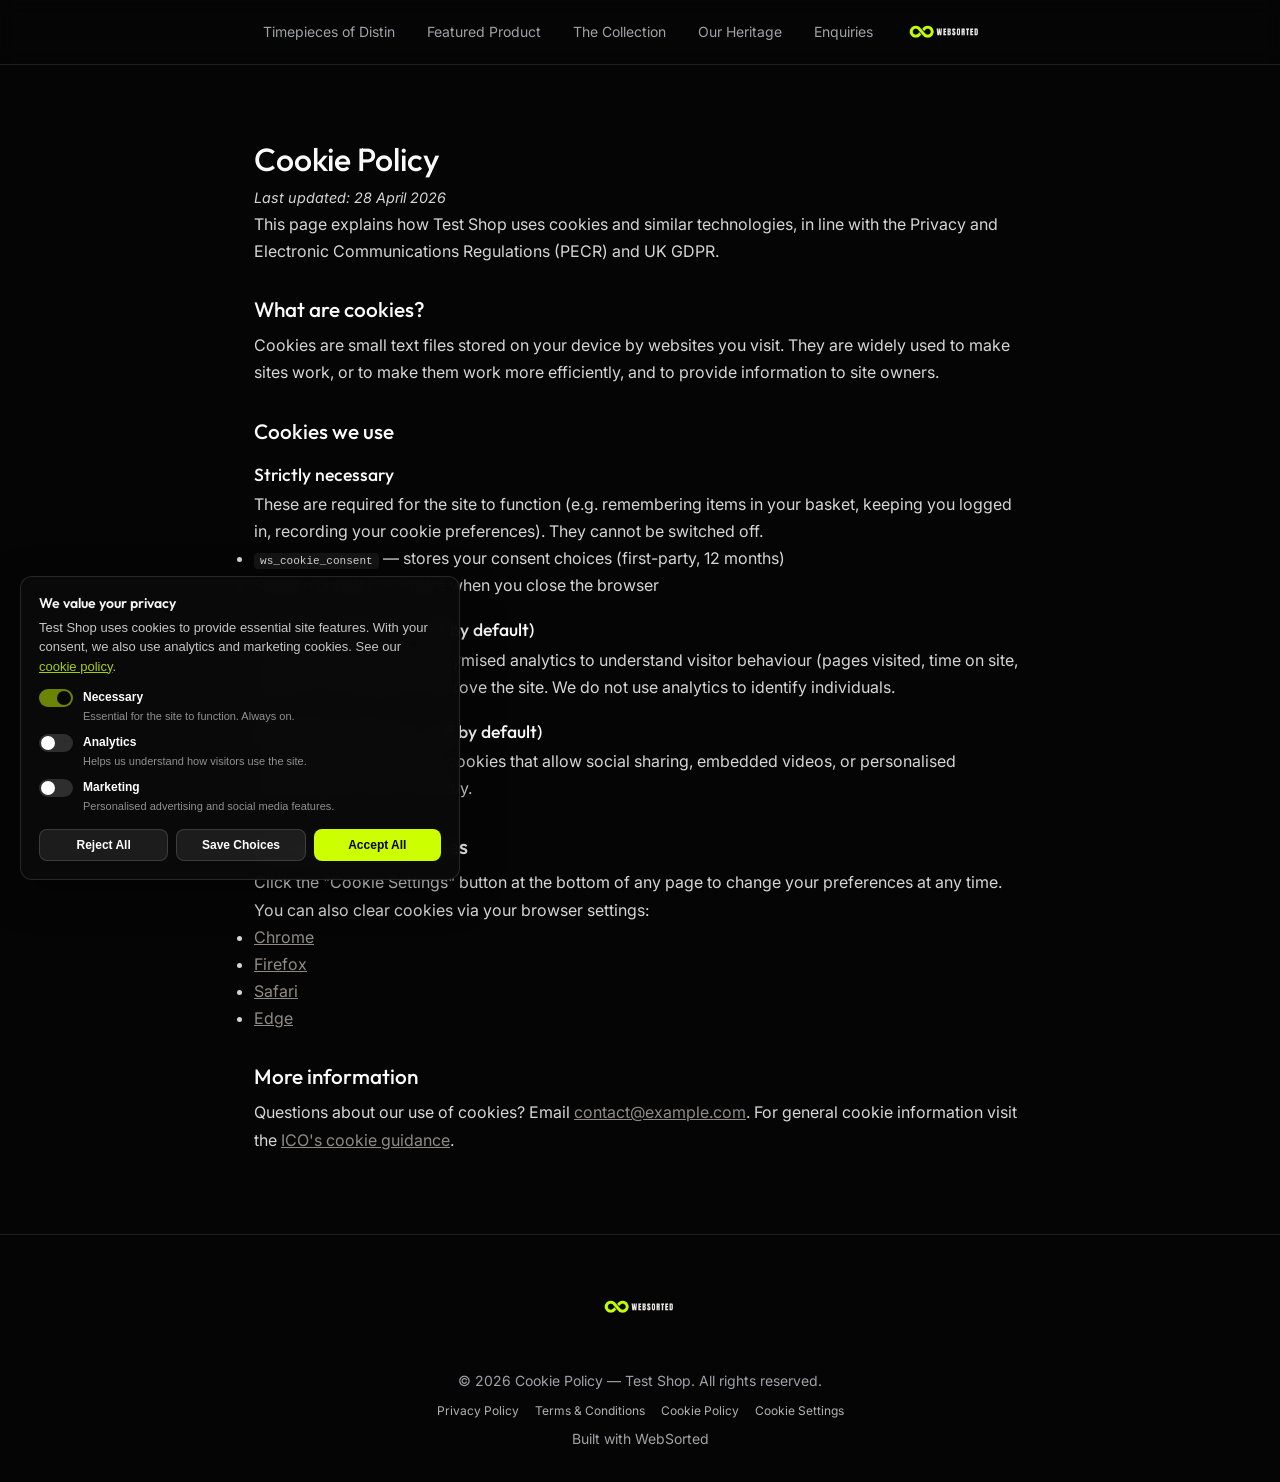
==== commit 453555bd: "Deploy from WebSorted" ====
--- a/cookies.html
+++ b/cookies.html
@@ -103,7 +103,7 @@
     <main style="overflow-x:clip;">
         <main class="ws-legal-page" style="max-width:820px;margin:0 auto;padding:140px 24px 80px;line-height:1.7;">
 <h1>Cookie Policy</h1>
-<p class="ws-legal-meta"><em>Last updated: 27 April 2026</em></p>
+<p class="ws-legal-meta"><em>Last updated: 28 April 2026</em></p>
 
 <p>This page explains how Test Shop uses cookies and similar technologies, in line with the Privacy and Electronic Communications Regulations (PECR) and UK GDPR.</p>
 
@@ -206,7 +206,25 @@
       
       let cart = [];
       let allProducts = [];
-      
+
+      // ---- Cart persistence -------------------------------------------------
+      // Restore from localStorage on page load so visitors don't lose their cart
+      // when navigating away from the shop section. Saves on every mutation.
+      const WS_CART_KEY = "ws_cart_" + SITE_ID;
+      try {
+        const raw = localStorage.getItem(WS_CART_KEY);
+        if (raw) {
+          const parsed = JSON.parse(raw);
+          if (Array.isArray(parsed)) {
+            // Drop entries older than 7 days (gentle TTL)
+            cart = parsed.filter(function(i) { return i && i.id && i.qty > 0; });
+          }
+        }
+      } catch (_) { cart = []; }
+      function _persistCart() {
+        try { localStorage.setItem(WS_CART_KEY, JSON.stringify(cart)); } catch (_) {}
+      }
+
       window.wsShop = {
         toggleCart: function() {
           const d = document.getElementById("ws-shop-cart-drawer");
@@ -217,6 +235,7 @@
           const existing = cart.find(i => i.id === product.id);
           if (existing) { existing.qty += 1; }
           else { cart.push({ ...product, qty: 1 }); }
+          _persistCart();
           updateCartBadge();
           renderCart();
         },
@@ -225,7 +244,17 @@
           if (!item) return;
           item.qty += delta;
           if (item.qty <= 0) { cart = cart.filter(i => i.id !== productId); }
+          _persistCart();
           updateCartBadge();
+          renderCart();
+        },
+        selectShipping: function(optionId) {
+          SELECTED_SHIPPING_ID = optionId;
+          renderCart();
+        },
+        setShipCountry: function(code) {
+          SHIP_COUNTRY = (code || "").toUpperCase();
+          try { localStorage.setItem("ws_ship_country", SHIP_COUNTRY); } catch (_) {}
           renderCart();
         },
         viewProduct: function(productId) {
@@ -246,7 +275,17 @@
             return;
           }
           const checkoutBtn = document.getElementById("ws-checkout-btn");
+          const errBox = document.getElementById("ws-checkout-error");
+          if (errBox) { errBox.style.display = "none"; errBox.textContent = ""; }
           if (checkoutBtn) { checkoutBtn.textContent = "Processing..."; checkoutBtn.disabled = true; }
+          function showCheckoutError(msg) {
+            if (errBox) {
+              errBox.textContent = msg;
+              errBox.style.display = "block";
+            } else {
+              alert(msg);
+            }
+          }
           try {
             const res = await fetch(WS_API + "/shop/" + SITE_ID + "/checkout", {
               method: "POST",
@@ -254,22 +293,39 @@
               body: JSON.stringify({
                 items: cart.map(i => ({ product_id: i.id, quantity: i.qty })),
                 customer_email: email,
-                origin_url: ORIGIN
+                origin_url: ORIGIN,
+                shipping_option_id: SELECTED_SHIPPING_ID || null,
+                shipping_country: SHIP_COUNTRY || null
               })
             });
             const data = await res.json();
             if (data.checkout_url) {
               localStorage.setItem("ws_order_id", data.order_id || "");
               localStorage.setItem("ws_order_email", email);
-              window.location.href = data.checkout_url;
+              try { localStorage.removeItem(WS_CART_KEY); } catch (_) {}
+              if (data.demo) {
+                // Demo flow — let the prospect experience a fake card form
+                // before bouncing to the confirmation page.
+                showDemoCardForm(data.checkout_url, email);
+              } else {
+                window.location.href = data.checkout_url;
+              }
             }
-            else if (data.detail) { alert(data.detail); }
+            else if (data.detail) {
+              const raw = String(data.detail);
+              // Detect missing/invalid Stripe configuration and show a friendly message.
+              if (/Invalid API Key|stripe.*not configured|sk_test_\*\*\*\*|api.key.*provided/i.test(raw)) {
+                showCheckoutError("Payments aren't set up for this shop yet. Please contact the shop owner.");
+              } else {
+                showCheckoutError(raw);
+              }
+            }
             else {
-              cart = []; updateCartBadge(); renderCart();
+              cart = []; _persistCart(); updateCartBadge(); renderCart();
               showOrderSuccess(data.order_id, email);
             }
           } catch(e) {
-            alert("Checkout failed. Please try again.");
+            showCheckoutError("Checkout failed. Please check your connection and try again.");
           } finally {
             if (checkoutBtn) { checkoutBtn.textContent = "Checkout"; checkoutBtn.disabled = false; }
           }
@@ -280,8 +336,14 @@
         const total = cart.reduce((s, i) => s + i.qty, 0);
         const badge = document.getElementById("ws-cart-count");
         const floatBtn = document.getElementById("ws-shop-cart-float");
-        if (badge) badge.textContent = total;
-        if (floatBtn) floatBtn.style.display = total > 0 ? "flex" : "none";
+        if (badge) {
+          badge.textContent = total;
+          // Hide just the count bubble when empty so the button doesn't say "0"
+          badge.style.display = total > 0 ? "flex" : "none";
+        }
+        // Always show the cart button so visitors can find their cart even
+        // before adding anything.
+        if (floatBtn) floatBtn.style.display = "flex";
       }
       
       function getSym() {
@@ -289,16 +351,137 @@
         return c === "GBP" ? "\u00a3" : c === "USD" ? "$" : c === "EUR" ? "\u20ac" : c + " ";
       }
       
+      function _shippingOptionsHTML(subtotal) {
+        if (!SHIPPING_OPTIONS || SHIPPING_OPTIONS.length === 0) return '';
+        const sym = getSym();
+        // Build country dropdown — only include codes the merchant has at least one option for, plus the customer's current selection.
+        const merchantCountries = new Set();
+        let hasGlobal = false;
+        SHIPPING_OPTIONS.forEach(function(o) {
+          const c = o.countries || [];
+          if (!c.length) hasGlobal = true; else c.forEach(function(cc) { merchantCountries.add(cc); });
+        });
+        const showPicker = merchantCountries.size > 0; // only when zones are configured
+        // Filter the rendered options by the selected country.
+        const visible = SHIPPING_OPTIONS.filter(function(o) {
+          const c = o.countries || [];
+          if (!c.length) return true; // global
+          return c.indexOf(SHIP_COUNTRY) !== -1;
+        });
+        // If selected country has 0 matches, prompt the customer to pick another.
+        if (visible.length === 0) {
+          const countryDropdown = _renderCountryPicker(merchantCountries, hasGlobal);
+          return ''
+            + '<div style="margin:8px 0 4px;font-size:11px;font-weight:600;opacity:0.7;text-transform:uppercase;letter-spacing:0.5px;">Shipping</div>'
+            + (showPicker ? countryDropdown : '')
+            + '<div data-testid="no-shipping-for-country" style="padding:8px 10px;border:1px dashed ' + CARD_BORDER + ';border-radius:6px;font-size:11px;opacity:0.7;text-align:center;">No shipping options for ' + SHIP_COUNTRY + '. Please pick a different country above.</div>';
+        }
+        // Auto-select first visible option if current selection isn't visible.
+        if (SELECTED_SHIPPING_ID && !visible.find(function(o) { return o.id === SELECTED_SHIPPING_ID; })) {
+          SELECTED_SHIPPING_ID = "";
+        }
+        const rows = visible.map(function(o) {
+          const meetsMin = !(o.type === 'free' && (o.min_subtotal || 0) > subtotal);
+          const disabled = !meetsMin;
+          const checked = SELECTED_SHIPPING_ID === o.id ? 'checked' : '';
+          const label = o.type === 'pickup' ? 'Collection' : (o.type === 'free' ? 'Free' : 'Delivery');
+          const cost = o.type === 'free' ? 'Free' : sym + (Number(o.cost || 0).toFixed(2));
+          const sub = o.type === 'pickup' && o.address ? '<div style="font-size:10px;opacity:0.6;margin-top:2px;">' + o.address + '</div>' : (
+            o.type === 'free' && (o.min_subtotal || 0) > 0
+              ? '<div style="font-size:10px;opacity:0.6;margin-top:2px;">' + (meetsMin ? 'Qualifies!' : ('Spend ' + sym + ((o.min_subtotal - subtotal).toFixed(2)) + ' more')) + '</div>'
+              : ''
+          );
+          return ''
+            + '<label data-testid="shipping-option-' + o.id + '" style="display:flex;gap:10px;padding:10px;border:1px solid ' + CARD_BORDER + ';border-radius:6px;margin-bottom:6px;cursor:' + (disabled ? 'not-allowed' : 'pointer') + ';opacity:' + (disabled ? '0.45' : '1') + ';">'
+            +   '<input type="radio" name="ws-shipping-opt" value="' + o.id + '" ' + checked + (disabled ? ' disabled' : '') + ' onchange="wsShop.selectShipping(\''+o.id+'\')" style="margin-top:2px;" />'
+            +   '<div style="flex:1;">'
+            +     '<div style="display:flex;justify-content:space-between;font-size:13px;font-weight:500;">'
+            +       '<span>' + (o.name || label) + '</span>'
+            +       '<span>' + cost + '</span>'
+            +     '</div>'
+            +     sub
+            +   '</div>'
+            + '</label>';
+        }).join('');
+        return ''
+          + '<div style="margin:8px 0 4px;font-size:11px;font-weight:600;opacity:0.7;text-transform:uppercase;letter-spacing:0.5px;">Shipping</div>'
+          + (showPicker ? _renderCountryPicker(merchantCountries, hasGlobal) : '')
+          + rows;
+      }
+
+      function _renderCountryPicker(merchantCountries, hasGlobal) {
+        // Build a deduped list of country codes to show: merchant's configured codes
+        // plus the currently-selected one (in case it's outside merchant's list, so user can change it).
+        const codes = new Set(merchantCountries);
+        codes.add(SHIP_COUNTRY);
+        // Pre-known names + alpha sort
+        const known = new Map(COUNTRY_LIST);
+        const ordered = Array.from(codes).map(function(c) { return [c, known.get(c) || c]; })
+          .sort(function(a, b) { return a[1].localeCompare(b[1]); });
+        const opts = ordered.map(function(p) {
+          const sel = p[0] === SHIP_COUNTRY ? 'selected' : '';
+          return '<option value="' + p[0] + '" ' + sel + '>' + p[1] + '</option>';
+        }).join('');
+        return ''
+          + '<div data-testid="ship-country-picker" style="display:flex;align-items:center;gap:8px;margin-bottom:8px;font-size:12px;">'
+          +   '<span style="opacity:0.7;">Ship to:</span>'
+          +   '<select onchange="wsShop.setShipCountry(this.value)" style="flex:1;background:transparent;color:' + TEXT + ';border:1px solid ' + CARD_BORDER + ';border-radius:4px;padding:4px 6px;font-size:12px;">'
+          +     opts
+          +   '</select>'
+          +   (hasGlobal ? '<span style="font-size:10px;opacity:0.5;">+ worldwide</span>' : '')
+          + '</div>';
+      }
+
+      function _selectedShippingCost(subtotal) {
+        const o = (SHIPPING_OPTIONS || []).find(function(x) { return x.id === SELECTED_SHIPPING_ID; });
+        if (!o) return 0;
+        if (o.type === 'free' && (o.min_subtotal || 0) > subtotal) return 0;
+        return Number(o.cost || 0);
+      }
+
+      function _sandboxBannerHTML() {
+        if (!SHOP_META || !SHOP_META.is_sandbox) return '';
+        return ''
+          + '<div data-testid="sandbox-banner" style="margin:-16px -16px 12px;padding:10px 14px;background:linear-gradient(135deg,#FFB800,#FF8A00);color:#1a1a1a;font-size:12px;font-weight:600;text-align:center;letter-spacing:0.3px;">'
+          +   '🧪 TEST MODE — No real payment will be taken'
+          + '</div>'
+          + '<details style="margin:-4px 0 12px;background:rgba(255,184,0,0.08);border:1px solid rgba(255,184,0,0.3);border-radius:8px;overflow:hidden;" data-testid="sandbox-tutorial">'
+          +   '<summary style="padding:10px 12px;cursor:pointer;font-size:12px;font-weight:600;color:#FFB800;list-style:none;display:flex;align-items:center;gap:6px;">'
+          +     '<span style="display:inline-block;width:14px;height:14px;background:#FFB800;color:#1a1a1a;border-radius:50%;font-size:10px;text-align:center;line-height:14px;font-weight:700;">i</span>'
+          +     'How to test this checkout'
+          +     '<span style="margin-left:auto;font-size:10px;opacity:0.7;">▼</span>'
+          +   '</summary>'
+          +   '<div style="padding:0 12px 12px;font-size:11px;line-height:1.6;opacity:0.9;">'
+          +     '<p style="margin:6px 0;"><strong>This is a demo / sandbox shop.</strong> Square will simulate a real checkout — your card will <em>not</em> be charged.</p>'
+          +     '<p style="margin:8px 0 4px;font-weight:600;">Use any of these test cards:</p>'
+          +     '<div style="background:rgba(0,0,0,0.25);border-radius:6px;padding:8px;margin:4px 0;font-family:ui-monospace,Menlo,monospace;font-size:10.5px;line-height:1.7;">'
+          +       '<div><span style="opacity:0.6;">Visa  </span><strong>4111 1111 1111 1111</strong></div>'
+          +       '<div><span style="opacity:0.6;">Mastercard  </span><strong>5105 1051 0510 5100</strong></div>'
+          +       '<div><span style="opacity:0.6;">Amex  </span><strong>3782 822463 10005</strong></div>'
+          +     '</div>'
+          +     '<p style="margin:6px 0;">'
+          +       '<strong>CVV:</strong> any 3 digits (4 for Amex) · <strong>Expiry:</strong> any future date · <strong>ZIP:</strong> any'
+          +     '</p>'
+          +     '<p style="margin:6px 0;font-size:10px;opacity:0.7;">'
+          +       'To simulate a decline, use <code>4000 0000 0000 0002</code>. Full Square test data: <a href="https://developer.squareup.com/docs/devtools/sandbox/payments" target="_blank" rel="noopener" style="color:#FFB800;">developer.squareup.com</a>'
+          +     '</p>'
+          +   '</div>'
+          + '</details>';
+      }
+
       function renderCart() {
         const drawer = document.getElementById("ws-shop-cart-drawer");
         if (!drawer) return;
         if (cart.length === 0) {
-          drawer.innerHTML = '<p style="text-align:center;padding:24px;opacity:0.5;">Cart is empty</p>';
+          drawer.innerHTML = '<div style="padding:16px;">' + _sandboxBannerHTML() + '<p style="text-align:center;padding:24px;opacity:0.5;">Cart is empty</p></div>';
           return;
         }
         const total = cart.reduce((s, i) => s + (i.price * i.qty), 0);
+        const shipping = _selectedShippingCost(total);
+        const grand = total + shipping;
         const sym = getSym();
         drawer.innerHTML = '<div style="padding:16px;">' +
+          _sandboxBannerHTML() +
           '<div style="display:flex;justify-content:space-between;align-items:center;margin-bottom:12px;"><h3 style="margin:0;font-size:16px;">Cart</h3><button onclick="wsShop.toggleCart()" style="background:none;border:none;color:' + TEXT + ';cursor:pointer;font-size:18px;opacity:0.5;">&times;</button></div>' +
           cart.map(i => '<div style="display:flex;align-items:center;gap:8px;padding:8px 0;border-bottom:1px solid ' + CARD_BORDER + ';">' +
             '<div style="flex:1;"><p style="margin:0;font-size:13px;font-weight:600;">' + i.name + '</p>' +
@@ -309,10 +492,13 @@
             '<button onclick="wsShop.updateQty(\''+i.id+'\', 1)" style="width:24px;height:24px;border:1px solid ' + CARD_BORDER + ';background:transparent;color:' + TEXT + ';border-radius:4px;cursor:pointer;">+</button>' +
             '</div></div>'
           ).join('') +
+          _shippingOptionsHTML(total) +
           '<div style="margin-top:12px;padding-top:12px;border-top:2px solid ' + PRIMARY + ';">' +
-          '<div style="display:flex;justify-content:space-between;margin-bottom:12px;"><strong>Total</strong><strong>' + sym + total.toFixed(2) + '</strong></div>' +
+          (shipping > 0 ? '<div style="display:flex;justify-content:space-between;font-size:12px;opacity:0.7;margin-bottom:4px;"><span>Subtotal</span><span>' + sym + total.toFixed(2) + '</span></div><div style="display:flex;justify-content:space-between;font-size:12px;opacity:0.7;margin-bottom:8px;"><span>Shipping</span><span>' + sym + shipping.toFixed(2) + '</span></div>' : '') +
+          '<div style="display:flex;justify-content:space-between;margin-bottom:12px;"><strong>Total</strong><strong>' + sym + grand.toFixed(2) + '</strong></div>' +
           '<input id="ws-checkout-email" type="email" placeholder="Your email for order updates" style="width:100%;padding:8px 12px;margin-bottom:8px;border:1px solid ' + CARD_BORDER + ';border-radius:6px;background:transparent;color:' + TEXT + ';font-size:13px;box-sizing:border-box;outline:none;" onfocus="this.style.border=\'1px solid ' + PRIMARY + '\'"/>' +
           '<button id="ws-checkout-btn" onclick="wsShop.checkout()" style="width:100%;padding:10px;background:' + PRIMARY + ';color:#050505;border:none;border-radius:' + BTN_RADIUS + ';font-weight:600;cursor:pointer;font-size:14px;">Checkout</button>' +
+          '<div id="ws-checkout-error" role="alert" style="display:none;margin-top:10px;padding:10px 12px;background:rgba(239,68,68,0.10);border:1px solid rgba(239,68,68,0.35);border-radius:6px;color:#FCA5A5;font-size:12px;line-height:1.4;"></div>' +
           '<a href="https://websorted.uk" target="_blank" rel="noopener" style="display:block;text-align:center;margin-top:10px;font-size:10px;opacity:0.4;text-decoration:none;color:' + TEXT + ';">Shop powered by <strong style="color:' + PRIMARY + ';">WebSorted</strong></a>' +
           '</div></div>';
       }
@@ -357,8 +543,233 @@
         document.body.appendChild(modal);
       }
       
+      // Demo-mode fake checkout — visually mimics Square's hosted checkout so
+      // prospects get a near-realistic feel of the live flow, but everything
+      // runs on the merchant's own domain. NO data is sent anywhere; the
+      // inputs are decorative and the "Pay" button just redirects to the demo
+      // confirmation URL.
+      function showDemoCardForm(redirectUrl, email) {
+        // Parse total + currency from the redirect URL query params
+        let total = "0.00", currency = "GBP";
+        try {
+          const u = new URL(redirectUrl, window.location.origin);
+          total = u.searchParams.get("total") || total;
+          currency = u.searchParams.get("currency") || currency;
+        } catch (_) {}
+        const sym = currency === "USD" ? "$" : currency === "EUR" ? "\u20ac" : "\u00a3";
+
+        // Square-checkout-styled palette (independent of merchant theme so it
+        // feels like Square regardless of the surrounding shop colours).
+        const SQ_BG = "#F7F7F7";
+        const SQ_CARD = "#FFFFFF";
+        const SQ_BORDER = "#E5E7EB";
+        const SQ_TEXT = "#1A1A1A";
+        const SQ_MUTED = "#6B7280";
+        const SQ_BLUE = "#006AFF";
+
+        const overlay = document.createElement("div");
+        overlay.id = "ws-demo-card-form";
+        overlay.setAttribute("data-testid", "demo-card-form");
+        overlay.style.cssText = "position:fixed;inset:0;z-index:3000;overflow-y:auto;background:" + SQ_BG + ";color:" + SQ_TEXT + ";font-family:-apple-system,BlinkMacSystemFont,'Segoe UI',Helvetica,Arial,sans-serif;-webkit-font-smoothing:antialiased;padding:0;";
+        overlay.innerHTML =
+          // Top bar mimicking Square's slim header
+          '<div style="background:' + SQ_CARD + ';border-bottom:1px solid ' + SQ_BORDER + ';padding:14px 20px;display:flex;align-items:center;justify-content:space-between;">' +
+            '<div style="display:flex;align-items:center;gap:8px;font-weight:700;font-size:15px;letter-spacing:-0.01em;">' +
+              '<svg width="22" height="22" viewBox="0 0 24 24" fill="' + SQ_BLUE + '"><rect x="3" y="3" width="18" height="18" rx="3"/></svg>' +
+              '<span>Square</span>' +
+            '</div>' +
+            '<span style="display:inline-block;padding:3px 10px;border-radius:999px;background:linear-gradient(135deg,#FFB800,#FF8A00);color:#1a1a1a;font-size:10px;font-weight:700;letter-spacing:0.1em;text-transform:uppercase;">Demo · Test mode</span>' +
+          '</div>' +
+
+          '<div style="max-width:440px;margin:0 auto;padding:28px 20px 40px;">' +
+
+            // Demo-vs-live disclaimer banner
+            '<div style="background:#FFF8E5;border:1px solid #FACC15;border-radius:10px;padding:12px 14px;margin-bottom:18px;font-size:11.5px;line-height:1.55;color:#7A5A00;display:flex;gap:10px;align-items:flex-start;">' +
+              '<svg width="16" height="16" viewBox="0 0 24 24" fill="none" stroke="#A47600" stroke-width="2" stroke-linecap="round" stroke-linejoin="round" style="flex-shrink:0;margin-top:1px;"><circle cx="12" cy="12" r="10"/><line x1="12" y1="8" x2="12" y2="12"/><line x1="12" y1="16" x2="12.01" y2="16"/></svg>' +
+              '<div><strong>This is a WebSorted demo.</strong> The real Square checkout will run on Square\'s own secure page and may look slightly different (Apple Pay, Google Pay, 3-D Secure, etc.) — the steps and confirmation are the same.</div>' +
+            '</div>' +
+
+            '<div style="background:' + SQ_CARD + ';border:1px solid ' + SQ_BORDER + ';border-radius:12px;padding:24px 22px;box-shadow:0 1px 2px rgba(0,0,0,0.04);">' +
+
+              '<div style="text-align:center;margin-bottom:22px;">' +
+                '<div style="font-size:11px;font-weight:600;color:' + SQ_MUTED + ';text-transform:uppercase;letter-spacing:0.08em;margin-bottom:4px;">Total to pay</div>' +
+                '<div style="font-size:32px;font-weight:700;letter-spacing:-0.02em;">' + sym + total + '</div>' +
+              '</div>' +
+
+              // Test card hints (matches Square's actual sandbox panel formatting)
+              '<div style="background:#F4F8FF;border:1px solid #C7DBFF;border-radius:8px;padding:12px 14px;margin-bottom:18px;font-size:11.5px;line-height:1.7;color:' + SQ_TEXT + ';">' +
+                '<div style="font-weight:600;margin-bottom:4px;color:' + SQ_BLUE + ';">Test card numbers</div>' +
+                '<div style="font-family:ui-monospace,SFMono-Regular,Menlo,monospace;">' +
+                  '<div style="display:flex;justify-content:space-between;"><span>Visa</span><span>4111 1111 1111 1111</span></div>' +
+                  '<div style="display:flex;justify-content:space-between;"><span>Mastercard</span><span>5105 1051 0510 5100</span></div>' +
+                  '<div style="display:flex;justify-content:space-between;"><span>Amex</span><span>3782 822463 10005</span></div>' +
+                '</div>' +
+                '<div style="margin-top:6px;color:' + SQ_MUTED + ';font-size:10.5px;">CVV: any 3 digits (4 for Amex) · Expiry: any future date</div>' +
+              '</div>' +
+
+              // Wallet buttons (mock Apple Pay / Google Pay)
+              '<div style="display:flex;flex-direction:column;gap:8px;margin-bottom:14px;">' +
+                '<button type="button" data-testid="demo-apple-pay" id="ws-demo-apple-pay" style="display:flex;align-items:center;justify-content:center;gap:6px;padding:13px;background:#000;color:#fff;border:none;border-radius:6px;font-size:15px;font-weight:500;cursor:pointer;font-family:-apple-system,BlinkMacSystemFont,sans-serif;letter-spacing:-0.01em;">' +
+                  '<svg width="22" height="22" viewBox="0 0 24 24" fill="currentColor" aria-hidden="true"><path d="M17.564 13.255c-.027-2.787 2.276-4.117 2.378-4.182-1.296-1.894-3.317-2.155-4.038-2.183-1.72-.175-3.354 1.013-4.226 1.013-.873 0-2.218-.987-3.65-.96-1.876.028-3.605 1.09-4.57 2.769-1.948 3.378-.498 8.378 1.401 11.123.928 1.345 2.034 2.852 3.484 2.799 1.4-.057 1.928-.906 3.62-.906 1.69 0 2.166.906 3.643.876 1.504-.028 2.456-1.367 3.376-2.717 1.063-1.557 1.501-3.06 1.527-3.137-.034-.014-2.929-1.124-2.945-4.495zm-2.78-8.255c.78-.94 1.301-2.244 1.16-3.546-1.12.046-2.476.745-3.28 1.681-.722.83-1.353 2.16-1.183 3.434 1.247.097 2.524-.633 3.303-1.569z"/></svg>' +
+                  '<span style="font-weight:600;font-size:16px;">Pay</span>' +
+                '</button>' +
+                '<button type="button" data-testid="demo-google-pay" id="ws-demo-google-pay" style="display:flex;align-items:center;justify-content:center;gap:6px;padding:13px;background:#000;color:#fff;border:none;border-radius:6px;font-size:14px;font-weight:500;cursor:pointer;font-family:-apple-system,BlinkMacSystemFont,sans-serif;">' +
+                  '<svg width="46" height="18" viewBox="0 0 90 36" aria-hidden="true">' +
+                    '<text x="0" y="24" font-family="Arial,sans-serif" font-weight="600" font-size="18" fill="#fff" letter-spacing="-0.5">G&nbsp;Pay</text>' +
+                  '</svg>' +
+                '</button>' +
+              '</div>' +
+              '<div style="display:flex;align-items:center;gap:10px;margin:6px 0 16px;color:' + SQ_MUTED + ';font-size:11px;">' +
+                '<div style="flex:1;height:1px;background:' + SQ_BORDER + ';"></div>' +
+                '<span style="text-transform:uppercase;letter-spacing:0.08em;font-weight:600;font-size:10px;">or pay with card</span>' +
+                '<div style="flex:1;height:1px;background:' + SQ_BORDER + ';"></div>' +
+              '</div>' +
+
+              '<form id="ws-demo-card-form-inner" autocomplete="off" style="display:flex;flex-direction:column;gap:12px;">' +
+                '<label style="display:block;">' +
+                  '<span style="font-size:12px;font-weight:600;color:' + SQ_MUTED + ';">Email</span>' +
+                  '<input type="email" id="ws-demo-email" value="' + (email || "") + '" placeholder="you@example.com" style="width:100%;margin-top:6px;padding:11px 12px;border:1px solid ' + SQ_BORDER + ';border-radius:6px;background:' + SQ_CARD + ';color:' + SQ_TEXT + ';font-size:14px;outline:none;box-sizing:border-box;transition:border-color 0.15s,box-shadow 0.15s;" />' +
+                '</label>' +
+                '<label style="display:block;">' +
+                  '<span style="font-size:12px;font-weight:600;color:' + SQ_MUTED + ';">Card number</span>' +
+                  '<div style="position:relative;">' +
+                    '<input type="text" id="ws-demo-card-number" data-testid="demo-card-number" inputmode="numeric" maxlength="23" placeholder="1234 1234 1234 1234" style="width:100%;margin-top:6px;padding:11px 44px 11px 12px;border:1px solid ' + SQ_BORDER + ';border-radius:6px;background:' + SQ_CARD + ';color:' + SQ_TEXT + ';font-size:14px;outline:none;box-sizing:border-box;font-family:ui-monospace,SFMono-Regular,Menlo,monospace;letter-spacing:0.02em;" />' +
+                    '<svg width="22" height="22" viewBox="0 0 24 24" fill="none" stroke="' + SQ_MUTED + '" stroke-width="1.6" style="position:absolute;right:12px;top:50%;transform:translateY(-25%);"><rect x="2" y="5" width="20" height="14" rx="2" ry="2"/><line x1="2" y1="10" x2="22" y2="10"/></svg>' +
+                  '</div>' +
+                '</label>' +
+                '<div style="display:flex;gap:12px;">' +
+                  '<label style="flex:1;">' +
+                    '<span style="font-size:12px;font-weight:600;color:' + SQ_MUTED + ';">Expiry</span>' +
+                    '<input type="text" id="ws-demo-exp" data-testid="demo-card-expiry" inputmode="numeric" maxlength="7" placeholder="MM / YY" style="width:100%;margin-top:6px;padding:11px 12px;border:1px solid ' + SQ_BORDER + ';border-radius:6px;background:' + SQ_CARD + ';color:' + SQ_TEXT + ';font-size:14px;outline:none;box-sizing:border-box;font-family:ui-monospace,SFMono-Regular,Menlo,monospace;" />' +
+                  '</label>' +
+                  '<label style="flex:1;">' +
+                    '<span style="font-size:12px;font-weight:600;color:' + SQ_MUTED + ';">CVV</span>' +
+                    '<input type="text" id="ws-demo-cvv" data-testid="demo-card-cvv" inputmode="numeric" maxlength="4" placeholder="123" style="width:100%;margin-top:6px;padding:11px 12px;border:1px solid ' + SQ_BORDER + ';border-radius:6px;background:' + SQ_CARD + ';color:' + SQ_TEXT + ';font-size:14px;outline:none;box-sizing:border-box;font-family:ui-monospace,SFMono-Regular,Menlo,monospace;" />' +
+                  '</label>' +
+                '</div>' +
+                '<label style="display:block;">' +
+                  '<span style="font-size:12px;font-weight:600;color:' + SQ_MUTED + ';">Postcode / ZIP</span>' +
+                  '<input type="text" id="ws-demo-zip" data-testid="demo-card-zip" maxlength="10" placeholder="SW1A 1AA" style="width:100%;margin-top:6px;padding:11px 12px;border:1px solid ' + SQ_BORDER + ';border-radius:6px;background:' + SQ_CARD + ';color:' + SQ_TEXT + ';font-size:14px;outline:none;box-sizing:border-box;" />' +
+                '</label>' +
+                '<div id="ws-demo-card-error" role="alert" style="display:none;padding:9px 11px;border-radius:6px;background:#FEF2F2;border:1px solid #FECACA;color:#B91C1C;font-size:12px;"></div>' +
+                '<button id="ws-demo-pay-btn" data-testid="demo-pay-btn" type="submit" style="margin-top:8px;padding:14px;background:' + SQ_BLUE + ';color:#FFFFFF;border:none;border-radius:6px;font-weight:600;cursor:pointer;font-size:15px;display:flex;align-items:center;justify-content:center;gap:8px;letter-spacing:0.01em;transition:background-color 0.15s;">' +
+                  '<svg width="14" height="14" viewBox="0 0 24 24" fill="none" stroke="currentColor" stroke-width="2.4" stroke-linecap="round" stroke-linejoin="round"><rect x="3" y="11" width="18" height="11" rx="2" ry="2"/><path d="M7 11V7a5 5 0 0 1 10 0v4"/></svg>' +
+                  '<span id="ws-demo-pay-label">Pay ' + sym + total + '</span>' +
+                '</button>' +
+                '<button type="button" id="ws-demo-cancel-btn" data-testid="demo-cancel-btn" style="background:none;border:none;color:' + SQ_MUTED + ';font-size:12.5px;cursor:pointer;padding:6px;text-decoration:underline;">Cancel and return to cart</button>' +
+              '</form>' +
+            '</div>' +
+
+            // "Powered by Square" footer + WebSorted disclosure
+            '<div style="text-align:center;margin-top:18px;font-size:11px;color:' + SQ_MUTED + ';line-height:1.7;">' +
+              '<div style="display:flex;align-items:center;justify-content:center;gap:5px;margin-bottom:6px;">' +
+                '<svg width="11" height="11" viewBox="0 0 24 24" fill="none" stroke="currentColor" stroke-width="2.4" stroke-linecap="round" stroke-linejoin="round"><rect x="3" y="11" width="18" height="11" rx="2" ry="2"/><path d="M7 11V7a5 5 0 0 1 10 0v4"/></svg>' +
+                '<span>Demo checkout · No card was charged</span>' +
+              '</div>' +
+              '<div style="opacity:0.85;">Real Square checkout runs on Square\'s own secure servers. Layout may vary slightly. Built with <a href="https://websorted.uk" target="_blank" rel="noopener" style="color:' + SQ_MUTED + ';text-decoration:underline;">WebSorted</a>.</div>' +
+            '</div>' +
+
+          '</div>';
+        document.body.appendChild(overlay);
+
+        // Focus styles + auto-format
+        overlay.querySelectorAll("input").forEach(function(inp) {
+          inp.addEventListener("focus", function() {
+            inp.style.borderColor = SQ_BLUE;
+            inp.style.boxShadow = "0 0 0 3px rgba(0,106,255,0.12)";
+          });
+          inp.addEventListener("blur", function() {
+            inp.style.borderColor = SQ_BORDER;
+            inp.style.boxShadow = "none";
+          });
+        });
+
+        // Auto-format card number with spaces
+        const cardInput = overlay.querySelector("#ws-demo-card-number");
+        cardInput.addEventListener("input", function(e) {
+          const digits = e.target.value.replace(/\D/g, "").slice(0, 19);
+          e.target.value = digits.replace(/(.{4})/g, "$1 ").trim();
+        });
+        // Auto-format expiry MM / YY
+        const expInput = overlay.querySelector("#ws-demo-exp");
+        expInput.addEventListener("input", function(e) {
+          let v = e.target.value.replace(/\D/g, "").slice(0, 4);
+          if (v.length >= 3) v = v.slice(0, 2) + " / " + v.slice(2);
+          e.target.value = v;
+        });
+
+        const showErr = function(msg) {
+          const err = overlay.querySelector("#ws-demo-card-error");
+          err.textContent = msg;
+          err.style.display = "block";
+        };
+
+        const form = overlay.querySelector("#ws-demo-card-form-inner");
+        form.addEventListener("submit", function(ev) {
+          ev.preventDefault();
+          const card = (cardInput.value || "").replace(/\s/g, "");
+          const exp = (expInput.value || "").replace(/\s/g, "");
+          const cvv = (overlay.querySelector("#ws-demo-cvv").value || "").trim();
+          if (card.length < 13 || card.length > 19) { showErr("Enter a valid card number."); return; }
+          if (!/^\d{2}\/\d{2}$/.test(exp)) { showErr("Enter a valid expiry as MM/YY."); return; }
+          if (cvv.length < 3) { showErr("Enter a valid CVV."); return; }
+          // Pretend to process
+          const btn = overlay.querySelector("#ws-demo-pay-btn");
+          const label = overlay.querySelector("#ws-demo-pay-label");
+          btn.disabled = true;
+          btn.style.opacity = "0.85";
+          btn.style.cursor = "wait";
+          label.textContent = "Processing payment\u2026";
+          setTimeout(function() {
+            label.textContent = "Approved \u2713";
+            setTimeout(function() {
+              window.location.href = redirectUrl;
+            }, 600);
+          }, 1400);
+        });
+
+        overlay.querySelector("#ws-demo-cancel-btn").addEventListener("click", function() {
+          overlay.remove();
+        });
+
+        // Wallet (Apple Pay / Google Pay) mock handlers — show a brief
+        // biometric-style overlay, then redirect.
+        function _runWalletMock(walletName, brandColor) {
+          const sheet = document.createElement("div");
+          sheet.setAttribute("data-testid", "demo-wallet-sheet");
+          sheet.style.cssText = "position:fixed;inset:0;z-index:3100;background:rgba(0,0,0,0.55);display:flex;align-items:center;justify-content:center;padding:20px;";
+          sheet.innerHTML =
+            '<div style="background:#fff;border-radius:14px;max-width:340px;width:100%;padding:22px 22px 18px;box-shadow:0 24px 48px rgba(0,0,0,0.35);text-align:center;color:#1a1a1a;font-family:-apple-system,BlinkMacSystemFont,\'Segoe UI\',Helvetica,Arial,sans-serif;">' +
+              '<div style="font-size:11px;font-weight:600;color:#6B7280;letter-spacing:0.08em;text-transform:uppercase;margin-bottom:6px;">' + walletName + '</div>' +
+              '<div style="font-size:22px;font-weight:700;letter-spacing:-0.01em;margin-bottom:14px;">' + sym + total + '</div>' +
+              '<div style="display:flex;justify-content:center;align-items:center;gap:8px;padding:14px 0;border-top:1px solid #E5E7EB;border-bottom:1px solid #E5E7EB;font-size:12.5px;color:#374151;margin-bottom:18px;">' +
+                '<svg width="18" height="18" viewBox="0 0 24 24" fill="none" stroke="' + brandColor + '" stroke-width="2" stroke-linecap="round" stroke-linejoin="round"><path d="M12 2C8.13 2 5 5.13 5 9v3.586l-1.707 1.707A1 1 0 0 0 4 16h16a1 1 0 0 0 .707-1.707L19 12.586V9c0-3.87-3.13-7-7-7z"/><path d="M9 18a3 3 0 0 0 6 0"/></svg>' +
+                '<span>Hold near sensor or use Face ID</span>' +
+              '</div>' +
+              '<div id="ws-wallet-status" style="font-size:13px;color:' + brandColor + ';font-weight:600;margin-bottom:6px;display:flex;align-items:center;justify-content:center;gap:8px;">' +
+                '<svg width="14" height="14" viewBox="0 0 24 24" fill="none" stroke="currentColor" stroke-width="3" stroke-linecap="round" style="animation:ws-spin 0.9s linear infinite;"><path d="M21 12a9 9 0 1 1-6.219-8.56"/></svg>' +
+                '<span>Authenticating\u2026</span>' +
+              '</div>' +
+              '<style>@keyframes ws-spin{from{transform:rotate(0deg)}to{transform:rotate(360deg)}}</style>' +
+            '</div>';
+          document.body.appendChild(sheet);
+          setTimeout(function() {
+            const status = sheet.querySelector("#ws-wallet-status");
+            if (status) status.innerHTML =
+              '<svg width="16" height="16" viewBox="0 0 24 24" fill="none" stroke="#0F9D58" stroke-width="3" stroke-linecap="round" stroke-linejoin="round"><polyline points="20 6 9 17 4 12"/></svg>' +
+              '<span style="color:#0F9D58;">Approved</span>';
+            setTimeout(function() { window.location.href = redirectUrl; }, 700);
+          }, 1300);
+        }
+        overlay.querySelector("#ws-demo-apple-pay").addEventListener("click", function() {
+          _runWalletMock("Apple Pay", "#000000");
+        });
+        overlay.querySelector("#ws-demo-google-pay").addEventListener("click", function() {
+          _runWalletMock("Google Pay", "#1a73e8");
+        });
+      }
+
       function showOrderSuccess(orderId, email) {
-        const main = document.querySelector("main") || document.body;
         const overlay = document.createElement("div");
         overlay.style.cssText = "position:fixed;inset:0;z-index:3000;display:flex;align-items:center;justify-content:center;background:" + BG + ";";
         overlay.innerHTML = '<div style="text-align:center;max-width:480px;padding:40px;">' +
@@ -370,6 +781,81 @@
           '<button onclick="this.closest(\'div[style]\').remove();" style="padding:10px 24px;background:' + PRIMARY + ';color:#050505;border:none;border-radius:' + BTN_RADIUS + ';font-weight:600;cursor:pointer;font-size:14px;">Continue Shopping</button>' +
           '<p style="margin:16px 0 0;font-size:12px;opacity:0.4;"><a href="#" onclick="event.preventDefault();this.closest(\'div[style]\').remove();wsShop.showTracker();" style="color:' + PRIMARY + ';text-decoration:none;">Track your order anytime</a></p></div>';
         document.body.appendChild(overlay);
+      }
+
+      // Demo-mode confirmation — shown when Square is in sandbox and we
+      // bypassed the real checkout. Lets prospects experience the full
+      // cart→checkout→confirmation UX without touching Square's developer panel.
+      function showDemoOrderConfirmation(opts) {
+        opts = opts || {};
+        const orderNum = opts.order_number || opts.order_id || "";
+        const total = opts.total || "0.00";
+        const currency = opts.currency || "GBP";
+        const itemCount = parseInt(opts.items || "0", 10) || 0;
+        const email = opts.email || "";
+        const sym = currency === "USD" ? "$" : currency === "EUR" ? "€" : "£";
+        // Generate a fake but realistic-looking tracking number
+        const trk = "WS" + Math.random().toString(36).substr(2, 6).toUpperCase() + (orderNum.replace(/[^0-9]/g, "").slice(-4) || "0001");
+        const today = new Date();
+        const eta = new Date(today.getTime() + 4 * 86400000);
+        const fmt = (d) => d.toLocaleDateString(undefined, {weekday: "short", month: "short", day: "numeric"});
+
+        const overlay = document.createElement("div");
+        overlay.id = "ws-demo-confirm";
+        overlay.setAttribute("data-testid", "demo-order-confirmed");
+        overlay.style.cssText = "position:fixed;inset:0;z-index:3000;overflow-y:auto;background:" + BG + ";color:" + TEXT + ";padding:24px 16px;";
+        overlay.innerHTML =
+          '<div style="max-width:560px;margin:0 auto;">' +
+          '<div style="text-align:center;padding:8px 0 24px;">' +
+            '<span data-testid="demo-confirm-badge" style="display:inline-block;padding:4px 12px;border-radius:999px;background:linear-gradient(135deg,#FFB800,#FF8A00);color:#1a1a1a;font-size:10px;font-weight:700;letter-spacing:0.12em;text-transform:uppercase;margin-bottom:18px;">Demo · No payment taken</span>' +
+            '<div style="width:72px;height:72px;margin:0 auto 16px;border-radius:50%;background:' + PRIMARY + '20;display:flex;align-items:center;justify-content:center;">' +
+              '<svg width="36" height="36" viewBox="0 0 24 24" fill="none" stroke="' + PRIMARY + '" stroke-width="2.4" stroke-linecap="round" stroke-linejoin="round"><polyline points="20 6 9 17 4 12"/></svg>' +
+            '</div>' +
+            '<h1 style="margin:0 0 6px;font-size:28px;font-weight:700;">Order confirmed</h1>' +
+            '<p style="margin:0;opacity:0.65;font-size:14px;">Thanks' + (email ? ", " + email.split("@")[0] : "") + ' — your order is on its way.</p>' +
+          '</div>' +
+
+          '<div style="background:' + CARD_BG + ';border:1px solid ' + CARD_BORDER + ';border-radius:12px;padding:18px 20px;margin-bottom:14px;">' +
+            '<div style="display:flex;justify-content:space-between;align-items:flex-start;gap:12px;flex-wrap:wrap;margin-bottom:14px;">' +
+              '<div><div style="font-size:11px;opacity:0.5;text-transform:uppercase;letter-spacing:0.08em;">Order number</div><div data-testid="demo-order-number" style="font-size:15px;font-weight:600;font-family:ui-monospace,monospace;margin-top:2px;">' + orderNum + '</div></div>' +
+              '<div style="text-align:right;"><div style="font-size:11px;opacity:0.5;text-transform:uppercase;letter-spacing:0.08em;">Total paid</div><div data-testid="demo-order-total" style="font-size:18px;font-weight:700;color:' + PRIMARY + ';margin-top:2px;">' + sym + total + '</div></div>' +
+            '</div>' +
+            '<div style="display:flex;justify-content:space-between;align-items:center;padding-top:12px;border-top:1px solid ' + CARD_BORDER + ';">' +
+              '<span style="font-size:13px;opacity:0.7;">' + itemCount + ' item' + (itemCount === 1 ? '' : 's') + '</span>' +
+              (email ? '<span style="font-size:12px;opacity:0.55;">Receipt sent to ' + email + '</span>' : '') +
+            '</div>' +
+          '</div>' +
+
+          '<div style="background:' + CARD_BG + ';border:1px solid ' + CARD_BORDER + ';border-radius:12px;padding:18px 20px;margin-bottom:14px;">' +
+            '<div style="display:flex;align-items:center;gap:10px;margin-bottom:14px;">' +
+              '<svg width="20" height="20" viewBox="0 0 24 24" fill="none" stroke="' + PRIMARY + '" stroke-width="2" stroke-linecap="round" stroke-linejoin="round"><rect x="1" y="3" width="15" height="13"/><polygon points="16 8 20 8 23 11 23 16 16 16 16 8"/><circle cx="5.5" cy="18.5" r="2.5"/><circle cx="18.5" cy="18.5" r="2.5"/></svg>' +
+              '<h2 style="margin:0;font-size:14px;font-weight:600;letter-spacing:-0.01em;">Tracking</h2>' +
+            '</div>' +
+            '<div style="display:flex;justify-content:space-between;font-size:12px;margin-bottom:10px;flex-wrap:wrap;gap:8px;">' +
+              '<div><div style="opacity:0.5;text-transform:uppercase;letter-spacing:0.06em;font-size:10px;">Tracking no.</div><code data-testid="demo-tracking-number" style="font-size:13px;color:' + PRIMARY + ';">' + trk + '</code></div>' +
+              '<div style="text-align:right;"><div style="opacity:0.5;text-transform:uppercase;letter-spacing:0.06em;font-size:10px;">Estimated arrival</div><div style="font-size:13px;font-weight:600;">' + fmt(eta) + '</div></div>' +
+            '</div>' +
+            '<div style="display:flex;align-items:center;gap:6px;font-size:11px;">' +
+              '<span style="display:inline-block;width:8px;height:8px;border-radius:50%;background:' + PRIMARY + ';flex-shrink:0;"></span>' +
+              '<span style="opacity:0.7;">Order placed · ' + fmt(today) + '</span>' +
+              '<span style="opacity:0.3;">·</span>' +
+              '<span style="opacity:0.5;">Processing</span>' +
+            '</div>' +
+          '</div>' +
+
+          '<div style="text-align:center;padding:8px 4px 20px;">' +
+            '<p style="margin:0 0 12px;font-size:12px;opacity:0.55;line-height:1.5;">A confirmation email is on its way' + (email ? ' to <strong>' + email + '</strong>' : '') + '. We\'ll send another when your order ships.</p>' +
+            '<button data-testid="demo-continue-shopping" id="ws-demo-continue" style="padding:12px 32px;background:' + PRIMARY + ';color:#050505;border:none;border-radius:' + BTN_RADIUS + ';font-weight:600;cursor:pointer;font-size:14px;">Continue shopping</button>' +
+          '</div>' +
+
+          '<p style="text-align:center;margin:24px 0 0;font-size:10px;opacity:0.4;line-height:1.6;">This is a demo checkout — no card was charged and no real order was created. Built with <a href="https://websorted.uk" target="_blank" rel="noopener" style="color:inherit;text-decoration:underline;">WebSorted</a>.</p>' +
+          '</div>';
+        document.body.appendChild(overlay);
+        const btn = overlay.querySelector("#ws-demo-continue");
+        if (btn) btn.addEventListener("click", function() {
+          overlay.remove();
+          history.replaceState(null, "", window.location.pathname);
+        });
       }
       
       async function loadProducts() {
@@ -432,7 +918,22 @@
       // Check if returning from Stripe success
       (function checkReturn() {
         const params = new URLSearchParams(window.location.search);
-        if (params.get("checkout") === "success") {
+        if (params.get("checkout") === "success" && params.get("demo") === "1") {
+          // Demo-mode confirmation (Square sandbox short-circuit). Wipe cart
+          // and show the rich branded confirmation overlay.
+          try { localStorage.removeItem(WS_CART_KEY); } catch(e) {}
+          cart = [];
+          updateCartBadge();
+          showDemoOrderConfirmation({
+            order_id: params.get("order_id") || "",
+            order_number: params.get("order_number") || "",
+            total: params.get("total") || "0.00",
+            currency: params.get("currency") || "GBP",
+            items: params.get("items") || "0",
+            email: params.get("email") || "",
+          });
+        }
+        else if (params.get("checkout") === "success") {
           const oid = localStorage.getItem("ws_order_id") || "";
           const em = localStorage.getItem("ws_order_email") || "";
           localStorage.removeItem("ws_order_id");
@@ -518,8 +1019,240 @@
         }
       };
       
-      // Resolve API base (same-origin > baked > prod fallback) THEN load products.
-      _wsResolveApi().finally(function() { loadProducts(); });
+      // Resolve API base (same-origin > baked > prod fallback) THEN load products + meta.
+      let SHOP_META = { is_sandbox: false, gateway: "", business_name: "" };
+      let SHIPPING_OPTIONS = [];
+      let SELECTED_SHIPPING_ID = "";
+      // Top 30-ish ISO countries — covers most shop usage. Merchants can configure any 2-letter code,
+      // but this list backs the dropdown shown to customers.
+      const COUNTRY_LIST = [
+        ["GB","United Kingdom"],["US","United States"],["IE","Ireland"],
+        ["FR","France"],["DE","Germany"],["ES","Spain"],["IT","Italy"],["NL","Netherlands"],
+        ["BE","Belgium"],["LU","Luxembourg"],["AT","Austria"],["CH","Switzerland"],
+        ["DK","Denmark"],["SE","Sweden"],["NO","Norway"],["FI","Finland"],["IS","Iceland"],
+        ["PT","Portugal"],["PL","Poland"],["CZ","Czechia"],["GR","Greece"],
+        ["CA","Canada"],["AU","Australia"],["NZ","New Zealand"],
+        ["JP","Japan"],["SG","Singapore"],["HK","Hong Kong"],
+        ["AE","United Arab Emirates"],["SA","Saudi Arabia"],
+        ["IN","India"],["BR","Brazil"],["MX","Mexico"],["ZA","South Africa"],
+      ];
+      function _detectInitialCountry() {
+        try {
+          const stored = localStorage.getItem("ws_ship_country");
+          if (stored && /^[A-Z]{2}$/.test(stored)) return stored;
+          const lang = (navigator.language || "en-GB").split("-")[1];
+          if (lang && lang.length === 2) return lang.toUpperCase();
+        } catch (_) {}
+        return "GB";
+      }
+      let SHIP_COUNTRY = _detectInitialCountry();
+      async function loadMeta() {
+        try {
+          const r = await _wsFetch(WS_API + "/shop/" + SITE_ID + "/public-meta");
+          if (r.ok) SHOP_META = await r.json();
+        } catch (_) {}
+        try {
+          const r2 = await _wsFetch(WS_API + "/shop/" + SITE_ID + "/shipping-options/public");
+          if (r2.ok) {
+            const j = await r2.json();
+            SHIPPING_OPTIONS = (j && j.shipping_options) || [];
+          }
+        } catch (_) {}
+      }
+      _wsResolveApi().finally(function() { loadMeta(); loadProducts(); updateCartBadge(); hydrateCategorySections(); hydrateProductCarousels(); startSpotlightCountdowns(); hydrateShopTheLook(); });
+
+      // ---- Shop the Look hotspot interaction --------------------------------
+      // Wires up [data-ws-stl] sections: clicking a hotspot fetches the linked
+      // product (lazy, cached) and renders a side-card with Add-to-cart wired
+      // to wsShop.addToCart so the existing cart drawer flow handles it.
+      function hydrateShopTheLook() {
+        const wraps = document.querySelectorAll('[data-ws-stl]');
+        if (!wraps.length) return;
+        const productCache = {};
+        const fetchProduct = async function(pid) {
+          if (!pid) return null;
+          if (productCache[pid]) return productCache[pid];
+          try {
+            const r = await fetch(API + '/shop/' + SITE_ID + '/products/' + encodeURIComponent(pid) + '/public');
+            if (!r.ok) return null;
+            productCache[pid] = await r.json();
+            return productCache[pid];
+          } catch (_) { return null; }
+        };
+        wraps.forEach(function(wrap) {
+          let hotspots = [];
+          try { hotspots = JSON.parse(wrap.getAttribute('data-ws-stl') || '[]'); } catch (_) {}
+          const card = wrap.querySelector('[data-ws-stl-card]');
+          const pins = wrap.querySelectorAll('.ws-stl-pin');
+          const renderCard = function(p) {
+            if (!p) {
+              card.innerHTML = '<p class="ws-stl-hint">This product is no longer available.</p>';
+              return;
+            }
+            const sym = p.currency === 'USD' ? '$' : (p.currency === 'EUR' ? '\u20ac' : '\u00a3');
+            const img = (p.images && p.images[0]) ? '<img class="ws-stl-card-img" src="' + p.images[0] + '" alt="' + (p.name || '').replace(/"/g, '&quot;') + '" />' : '';
+            const desc = p.description ? '<p class="ws-stl-desc">' + p.description.slice(0, 140) + (p.description.length > 140 ? '\u2026' : '') + '</p>' : '';
+            const safe = JSON.stringify({ id: p.id, name: p.name, price: p.price, currency: p.currency || 'GBP' }).replace(/"/g, '&quot;');
+            card.innerHTML =
+              img +
+              '<h3>' + (p.name || 'Product') + '</h3>' +
+              '<div class="ws-stl-price">' + sym + Number(p.price || 0).toFixed(2) + '</div>' +
+              desc +
+              '<button class="ws-stl-add" data-product="' + safe + '" data-testid="stl-add-to-cart">' +
+                '<svg width="14" height="14" viewBox="0 0 24 24" fill="none" stroke="currentColor" stroke-width="2.4" stroke-linecap="round" stroke-linejoin="round"><circle cx="9" cy="21" r="1"/><circle cx="20" cy="21" r="1"/><path d="M1 1h4l2.68 13.39a2 2 0 0 0 2 1.61h9.72a2 2 0 0 0 2-1.61L23 6H6"/></svg>' +
+                'Add to cart' +
+              '</button>';
+            const btn = card.querySelector('.ws-stl-add');
+            if (btn) btn.addEventListener('click', function() {
+              try {
+                const prod = JSON.parse(btn.getAttribute('data-product').replace(/&quot;/g, '"'));
+                wsShop.addToCart(prod);
+              } catch (_) {}
+            });
+            // Smooth-scroll the card into view on mobile
+            if (window.matchMedia('(max-width: 899px)').matches) {
+              card.scrollIntoView({ behavior: 'smooth', block: 'center' });
+            }
+          };
+          pins.forEach(function(pin) {
+            pin.addEventListener('click', async function() {
+              pins.forEach(function(p) { p.classList.remove('is-active'); });
+              pin.classList.add('is-active');
+              const idx = parseInt(pin.getAttribute('data-stl-pin') || '0', 10);
+              const hs = hotspots[idx] || {};
+              if (!hs.product_id) {
+                card.innerHTML = '<p class="ws-stl-hint">' + (hs.label || 'No product linked yet.') + '</p>';
+                return;
+              }
+              card.innerHTML = '<p class="ws-stl-hint">Loading\u2026</p>';
+              const product = await fetchProduct(hs.product_id);
+              renderCard(product);
+            });
+          });
+        });
+      }
+
+      // ---- Spotlight countdown ticker ---------------------------------------
+      // Updates the label of any [.ws-spotlight-countdown[data-deadline]] every
+      // second. Hides the badge once the deadline passes.
+      function startSpotlightCountdowns() {
+        const tick = function() {
+          document.querySelectorAll('.ws-spotlight-countdown').forEach(function(el) {
+            const dl = new Date(el.getAttribute('data-deadline'));
+            const ms = dl.getTime() - Date.now();
+            if (Number.isNaN(dl.getTime()) || ms <= 0) {
+              el.style.display = 'none';
+              return;
+            }
+            const d = Math.floor(ms / 86400000);
+            const h = Math.floor((ms / 3600000) % 24);
+            const m = Math.floor((ms / 60000) % 60);
+            const s = Math.floor((ms / 1000) % 60);
+            const label = el.querySelector('.ws-cd-label');
+            if (label) label.textContent = 'Ends in ' + (d > 0 ? d + 'd ' : '') + h + 'h ' + m + 'm ' + s + 's';
+          });
+        };
+        tick();
+        setInterval(tick, 1000);
+      }
+
+      // ---- Category Slider / Grid hydration ---------------------------------
+      // Looks for any [data-ws-categories="slider"|"grid"] on the page and
+      // populates them by calling /shop/<built-in function id>/categories/public.
+      async function hydrateCategorySections() {
+        const targets = document.querySelectorAll('[data-ws-categories]');
+        if (!targets.length) return;
+        let cats = [];
+        try {
+          const r = await fetch(API + '/shop/' + SITE_ID + '/categories/public');
+          if (r.ok) cats = await r.json();
+        } catch (_) {}
+        targets.forEach(function(node) {
+          if (!cats.length) {
+            node.innerHTML = '<p style="text-align:center;opacity:0.5;padding:24px 0;">No categories yet.</p>';
+            return;
+          }
+          node.innerHTML = cats.map(function(c) {
+            const img = c.image_url ? 'background-image:url(' + JSON.stringify(c.image_url).replace(/"/g, '&quot;') + ');' : 'background:linear-gradient(135deg,' + PRIMARY + '50,' + PRIMARY + '15);';
+            const count = c.product_count || 0;
+            const slug = encodeURIComponent(c.slug || c.name);
+            return '<a class="ws-cat-card" href="?shop_category=' + slug + '" data-cat="' + (c.name || '').replace(/"/g, '&quot;') + '">' +
+              '<div class="ws-cat-card-img" style="' + img + '"></div>' +
+              '<div class="ws-cat-card-overlay">' +
+                '<h3>' + (c.name || 'Category') + '</h3>' +
+                '<span>' + count + ' product' + (count === 1 ? '' : 's') + '</span>' +
+              '</div>' +
+            '</a>';
+          }).join('');
+          // Intercept clicks → filter the existing shop grid if present
+          node.querySelectorAll('a.ws-cat-card').forEach(function(a) {
+            a.addEventListener('click', function(ev) {
+              const grid = document.getElementById('ws-shop-products');
+              if (grid) {
+                ev.preventDefault();
+                const cat = a.getAttribute('data-cat');
+                window._wsCategoryFilter = cat;
+                history.replaceState(null, '', '?shop_category=' + encodeURIComponent(cat));
+                renderProducts();
+                grid.scrollIntoView({ behavior: 'smooth', block: 'start' });
+              }
+            });
+          });
+        });
+      }
+
+      // ---- Product Carousel hydration ---------------------------------------
+      // Looks for any [data-ws-products="carousel"] on the page and populates
+      // them based on data-source (featured/new/bestsellers/category).
+      async function hydrateProductCarousels() {
+        const targets = document.querySelectorAll('[data-ws-products="carousel"]');
+        if (!targets.length) return;
+        for (const node of targets) {
+          const source = node.getAttribute('data-source') || 'featured';
+          const cat = node.getAttribute('data-category') || '';
+          const max = parseInt(node.getAttribute('data-max-items') || '8', 10);
+          let url = API + '/shop/' + SITE_ID + '/products/public?limit=' + max;
+          if (source && source !== 'category') url += '&source=' + encodeURIComponent(source);
+          if (cat) url += '&category=' + encodeURIComponent(cat);
+          let products = [];
+          try {
+            const r = await fetch(url);
+            if (r.ok) products = await r.json();
+          } catch (_) {}
+          if (!products.length) {
+            node.innerHTML = '<p style="text-align:center;opacity:0.5;padding:24px 0;">No products to show yet.</p>';
+            continue;
+          }
+          node.innerHTML = products.map(function(p) { return _renderProductCard(p); }).join('');
+        }
+        // Wire prev/next buttons → smooth horizontal scroll
+        document.querySelectorAll('.ws-carousel-prev, .ws-carousel-next').forEach(function(btn) {
+          btn.addEventListener('click', function() {
+            const sid = btn.getAttribute('data-section-id');
+            const sec = document.getElementById(sid);
+            const car = sec && sec.querySelector('.ws-product-carousel');
+            if (!car) return;
+            const dir = btn.classList.contains('ws-carousel-prev') ? -1 : 1;
+            car.scrollBy({ left: dir * Math.max(280, car.clientWidth * 0.85), behavior: 'smooth' });
+          });
+        });
+      }
+
+      // Reusable product-card renderer (used by carousel + main shop grid).
+      function _renderProductCard(p) {
+        const sym = p.currency === 'USD' ? '$' : (p.currency === 'EUR' ? '\u20ac' : '\u00a3');
+        const img = (p.images && p.images[0]) || '';
+        const imgHtml = img
+          ? '<img src="' + img + '" alt="' + (p.name || '').replace(/"/g, '&quot;') + '" loading="lazy" style="width:100%;aspect-ratio:1/1;object-fit:cover;border-radius:10px;background:rgba(255,255,255,0.04);" />'
+          : '<div style="width:100%;aspect-ratio:1/1;border-radius:10px;background:linear-gradient(135deg,' + PRIMARY + '40,' + PRIMARY + '10);"></div>';
+        const safe = JSON.stringify({ id: p.id, name: p.name, price: p.price, currency: p.currency || 'GBP' }).replace(/"/g, '&quot;');
+        return '<div class="ws-shop-card" style="cursor:pointer;">' +
+          imgHtml +
+          '<h3 style="margin:10px 0 4px;font-size:15px;font-weight:600;line-height:1.3;">' + (p.name || 'Product') + '</h3>' +
+          '<p style="margin:0 0 8px;font-size:13px;color:' + PRIMARY + ';font-weight:600;">' + sym + Number(p.price || 0).toFixed(2) + '</p>' +
+          '<button data-testid="add-to-cart-btn" onclick="event.stopPropagation(); wsShop.addToCart(JSON.parse(this.getAttribute(\'data-product\').replace(/&quot;/g, \'\\"\')))" data-product="' + safe + '" style="width:100%;padding:8px 10px;background:' + PRIMARY + ';color:#050505;border:none;border-radius:6px;font-weight:600;cursor:pointer;font-size:12px;">Add to cart</button>' +
+        '</div>';
+      }
 
       // Handle Product Spotlight buy buttons via event delegation
       // (works even if the buttons are added later or the per-element handler missed them).
--- a/styles.css
+++ b/styles.css
@@ -1190,6 +1190,159 @@
     color: var(--text);
 }
 
+/* Category Slider / Grid + Product Carousel */
+.ws-cat-slider {
+    display: flex;
+    gap: 14px;
+    overflow-x: auto;
+    padding: 16px 4px 8px;
+    scroll-snap-type: x mandatory;
+    -webkit-overflow-scrolling: touch;
+    scrollbar-width: none;
+}
+.ws-cat-slider::-webkit-scrollbar { display: none; }
+.ws-cat-card {
+    flex: 0 0 auto;
+    width: 180px;
+    aspect-ratio: 4 / 5;
+    border-radius: 12px;
+    overflow: hidden;
+    background: var(--card-bg, #1a1a1a);
+    border: 1px solid var(--border);
+    position: relative;
+    cursor: pointer;
+    text-decoration: none;
+    color: var(--text);
+    scroll-snap-align: start;
+    transition: transform 0.2s ease, box-shadow 0.2s ease;
+}
+.ws-cat-card:hover { transform: translateY(-3px); box-shadow: 0 12px 30px rgba(0,0,0,0.25); }
+.ws-cat-card-img {
+    position: absolute; inset: 0;
+    background-size: cover; background-position: center;
+}
+.ws-cat-card-overlay {
+    position: absolute; inset: 0;
+    background: linear-gradient(to top, rgba(0,0,0,0.78) 0%, rgba(0,0,0,0.05) 60%);
+    display: flex; flex-direction: column; justify-content: flex-end;
+    padding: 14px 16px;
+}
+.ws-cat-card h3 { margin: 0 0 2px; font-size: 16px; color: #fff; font-weight: 600; }
+.ws-cat-card span { font-size: 12px; color: rgba(255,255,255,0.75); }
+
+.ws-cat-grid {
+    display: grid;
+    grid-template-columns: repeat(auto-fill, minmax(220px, 1fr));
+    gap: 18px;
+    margin-top: 2rem;
+}
+.ws-cat-grid .ws-cat-card { width: 100%; aspect-ratio: 1 / 1; }
+
+.ws-product-carousel {
+    display: flex;
+    gap: 16px;
+    overflow-x: auto;
+    scroll-behavior: smooth;
+    padding: 16px 4px 8px;
+    scroll-snap-type: x mandatory;
+    -webkit-overflow-scrolling: touch;
+    scrollbar-width: none;
+}
+.ws-product-carousel::-webkit-scrollbar { display: none; }
+.ws-product-carousel .ws-shop-card {
+    flex: 0 0 auto;
+    width: clamp(220px, 70vw, 280px);
+    scroll-snap-align: start;
+}
+@media (min-width: 768px) {
+    .ws-product-carousel .ws-shop-card { width: 260px; }
+}
+.ws-carousel-prev:hover, .ws-carousel-next:hover { opacity: 0.85; }
+.ws-carousel-prev:active, .ws-carousel-next:active { transform: scale(0.94); }
+
+/* Shop the Look — lifestyle image with pulsing hotspots */
+.ws-stl-wrap {
+    display: grid;
+    grid-template-columns: 1fr;
+    gap: 18px;
+    max-width: 1100px;
+    margin: 24px auto 0;
+}
+@media (min-width: 900px) {
+    .ws-stl-wrap { grid-template-columns: 2fr 1fr; align-items: start; }
+}
+.ws-stl-image {
+    position: relative;
+    border-radius: 14px;
+    overflow: hidden;
+    border: 1px solid var(--border);
+    background: var(--card-bg);
+}
+.ws-stl-image img { width: 100%; display: block; }
+.ws-stl-pin {
+    position: absolute;
+    transform: translate(-50%, -50%);
+    width: 28px; height: 28px;
+    border: none;
+    background: transparent;
+    cursor: pointer;
+    padding: 0;
+}
+.ws-stl-pin-dot {
+    display: block;
+    width: 100%; height: 100%;
+    border-radius: 50%;
+    background: #ffffff;
+    box-shadow: 0 2px 10px rgba(0,0,0,0.4);
+    position: relative;
+    transition: transform 0.15s ease;
+}
+.ws-stl-pin-dot::before {
+    content: ''; position: absolute; inset: 6px;
+    border-radius: 50%;
+    background: var(--primary, #FFB800);
+}
+.ws-stl-pin-dot::after {
+    content: ''; position: absolute; inset: 0;
+    border-radius: 50%;
+    box-shadow: 0 0 0 0 var(--primary, #FFB800);
+    animation: ws-stl-pulse 1.6s ease-out infinite;
+    pointer-events: none;
+}
+.ws-stl-pin:hover .ws-stl-pin-dot { transform: scale(1.18); }
+.ws-stl-pin.is-active .ws-stl-pin-dot { transform: scale(1.25); ring: 2px solid var(--primary); }
+@keyframes ws-stl-pulse {
+    0%   { box-shadow: 0 0 0 0 var(--primary-translucent, rgba(255,184,0,0.65)); }
+    70%  { box-shadow: 0 0 0 16px rgba(255,184,0,0); }
+    100% { box-shadow: 0 0 0 0 rgba(255,184,0,0); }
+}
+.ws-stl-card {
+    border-radius: 14px;
+    padding: 18px;
+    border: 1px solid var(--border);
+    background: var(--card-bg);
+    color: var(--text);
+    min-height: 220px;
+    transition: opacity 0.2s ease;
+}
+.ws-stl-card .ws-stl-hint { opacity: 0.55; font-size: 13px; margin: 0; line-height: 1.5; }
+.ws-stl-card-img { width: 100%; aspect-ratio: 1/1; object-fit: cover; border-radius: 10px; margin-bottom: 12px; }
+.ws-stl-card h3 { margin: 0 0 6px; font-size: 16px; font-weight: 600; }
+.ws-stl-card .ws-stl-price { font-size: 18px; font-weight: 700; color: var(--primary); margin-bottom: 4px; }
+.ws-stl-card .ws-stl-desc { font-size: 12.5px; opacity: 0.65; line-height: 1.5; margin-bottom: 12px; }
+.ws-stl-card .ws-stl-add {
+    display: flex; align-items: center; justify-content: center; gap: 6px;
+    width: 100%; padding: 10px 14px;
+    background: var(--primary, #FFB800);
+    color: #050505;
+    border: none;
+    border-radius: 8px;
+    font-weight: 600;
+    cursor: pointer;
+    font-size: 13px;
+}
+.ws-stl-card .ws-stl-add:hover { opacity: 0.9; }
+
 /* Blog Embed Styles */
 .ws-blog-grid {
     display: grid;
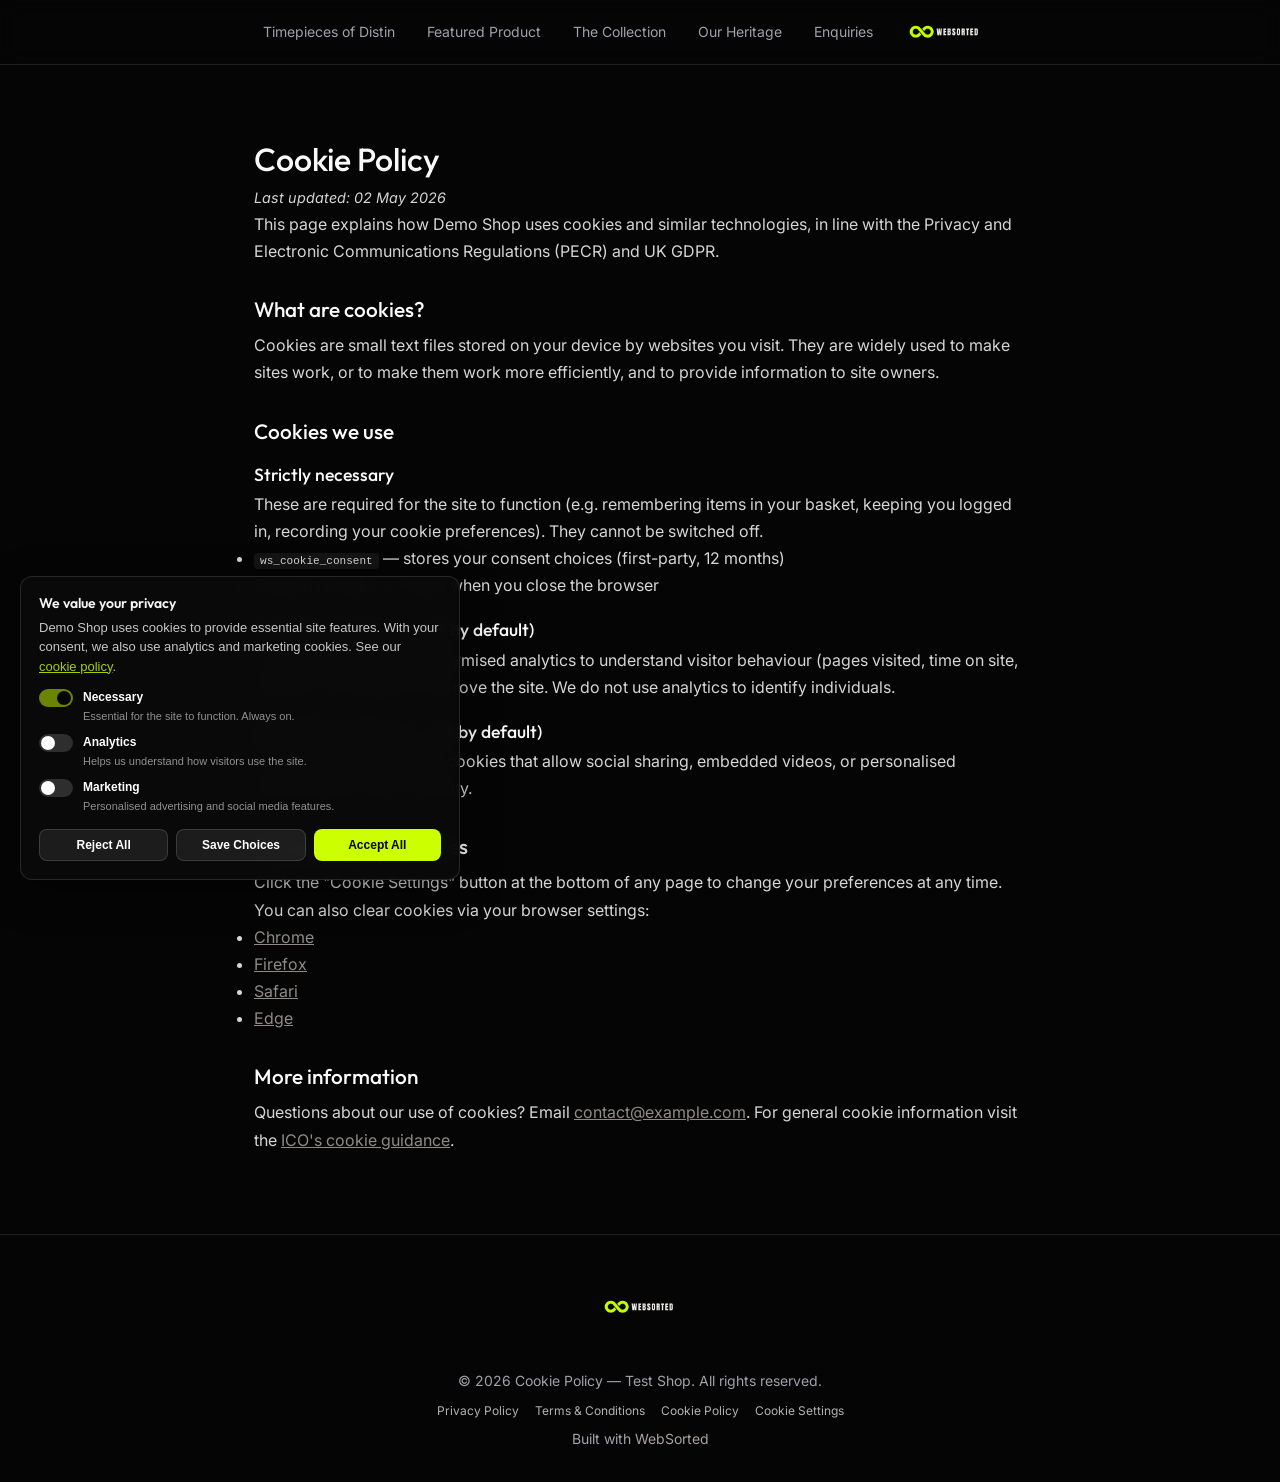
==== commit 03e53ecb: "Deploy from WebSorted" ====
--- a/cookies.html
+++ b/cookies.html
@@ -103,9 +103,9 @@
     <main style="overflow-x:clip;">
         <main class="ws-legal-page" style="max-width:820px;margin:0 auto;padding:140px 24px 80px;line-height:1.7;">
 <h1>Cookie Policy</h1>
-<p class="ws-legal-meta"><em>Last updated: 28 April 2026</em></p>
-
-<p>This page explains how Test Shop uses cookies and similar technologies, in line with the Privacy and Electronic Communications Regulations (PECR) and UK GDPR.</p>
+<p class="ws-legal-meta"><em>Last updated: 02 May 2026</em></p>
+
+<p>This page explains how Demo Shop uses cookies and similar technologies, in line with the Privacy and Electronic Communications Regulations (PECR) and UK GDPR.</p>
 
 <h2>What are cookies?</h2>
 <p>Cookies are small text files stored on your device by websites you visit. They are widely used to make sites work, or to make them work more efficiently, and to provide information to site owners.</p>
@@ -1062,9 +1062,10 @@
       _wsResolveApi().finally(function() { loadMeta(); loadProducts(); updateCartBadge(); hydrateCategorySections(); hydrateProductCarousels(); startSpotlightCountdowns(); hydrateShopTheLook(); });
 
       // ---- Shop the Look hotspot interaction --------------------------------
-      // Wires up [data-ws-stl] sections: clicking a hotspot fetches the linked
-      // product (lazy, cached) and renders a side-card with Add-to-cart wired
-      // to wsShop.addToCart so the existing cart drawer flow handles it.
+      // Wires up [data-ws-stl] sections. A hotspot can EITHER link to a local
+      // shop product (fetch + render side-card with Add-to-cart) OR to an
+      // external affiliate URL (opens in a new tab with rel="sponsored
+      // noopener" so SEO/reflink hygiene is correct).
       function hydrateShopTheLook() {
         const wraps = document.querySelectorAll('[data-ws-stl]');
         if (!wraps.length) return;
@@ -1073,12 +1074,13 @@
           if (!pid) return null;
           if (productCache[pid]) return productCache[pid];
           try {
-            const r = await fetch(API + '/shop/' + SITE_ID + '/products/' + encodeURIComponent(pid) + '/public');
+            const r = await fetch(WS_API + '/shop/' + SITE_ID + '/products/' + encodeURIComponent(pid) + '/public');
             if (!r.ok) return null;
             productCache[pid] = await r.json();
             return productCache[pid];
           } catch (_) { return null; }
         };
+        const esc = function(s) { return String(s == null ? '' : s).replace(/&/g, '&amp;').replace(/</g, '&lt;').replace(/>/g, '&gt;').replace(/"/g, '&quot;'); };
         wraps.forEach(function(wrap) {
           let hotspots = [];
           try { hotspots = JSON.parse(wrap.getAttribute('data-ws-stl') || '[]'); } catch (_) {}
@@ -1114,18 +1116,61 @@
               card.scrollIntoView({ behavior: 'smooth', block: 'center' });
             }
           };
+          const renderAffiliate = function(hs) {
+            const url = hs.affiliate_url || '';
+            const merchant = hs.affiliate_merchant || (function() {
+              try { return new URL(url).hostname.replace(/^www\./, ''); } catch (_) { return 'external'; }
+            })();
+            const price = hs.affiliate_price || '';
+            const img = hs.affiliate_image ? '<img class="ws-stl-card-img" src="' + esc(hs.affiliate_image) + '" alt="' + esc(hs.label || merchant) + '" />' : '';
+            card.innerHTML =
+              img +
+              '<h3>' + esc(hs.label || merchant) + '</h3>' +
+              (price ? '<div class="ws-stl-price">' + esc(price) + '</div>' : '') +
+              '<p class="ws-stl-desc">Shop this on <strong>' + esc(merchant) + '</strong>. Opens in a new tab.</p>' +
+              '<a class="ws-stl-add ws-stl-add--aff" href="' + esc(url) + '" target="_blank" rel="sponsored noopener noreferrer" data-testid="stl-affiliate-link">' +
+                '<svg width="14" height="14" viewBox="0 0 24 24" fill="none" stroke="currentColor" stroke-width="2.4" stroke-linecap="round" stroke-linejoin="round"><path d="M18 13v6a2 2 0 0 1-2 2H5a2 2 0 0 1-2-2V8a2 2 0 0 1 2-2h6"/><polyline points="15 3 21 3 21 9"/><line x1="10" y1="14" x2="21" y2="3"/></svg>' +
+                'Shop on ' + esc(merchant) +
+              '</a>';
+            if (window.matchMedia('(max-width: 899px)').matches) {
+              card.scrollIntoView({ behavior: 'smooth', block: 'center' });
+            }
+          };
           pins.forEach(function(pin) {
-            pin.addEventListener('click', async function() {
+            pin.addEventListener('click', async function(ev) {
               pins.forEach(function(p) { p.classList.remove('is-active'); });
               pin.classList.add('is-active');
               const idx = parseInt(pin.getAttribute('data-stl-pin') || '0', 10);
               const hs = hotspots[idx] || {};
+              const kind = hs.link_type || pin.getAttribute('data-stl-kind') || 'product';
+              if (kind === 'affiliate') {
+                if (!hs.affiliate_url) {
+                  card.innerHTML = '<p class="ws-stl-hint">' + esc(hs.label || 'Affiliate link not set.') + '</p>';
+                  return;
+                }
+                renderAffiliate(hs);
+                // Also open the affiliate URL in a new tab so the click still
+                // performs its primary action — preserves merchant click
+                // attribution even on desktop where the side-card button is
+                // secondary.
+                try { window.open(hs.affiliate_url, '_blank', 'noopener,noreferrer'); } catch (_) {}
+                return;
+              }
               if (!hs.product_id) {
-                card.innerHTML = '<p class="ws-stl-hint">' + (hs.label || 'No product linked yet.') + '</p>';
+                card.innerHTML = '<p class="ws-stl-hint">' + esc(hs.label || 'No product linked yet.') + '</p>';
                 return;
               }
               card.innerHTML = '<p class="ws-stl-hint">Loading\u2026</p>';
               const product = await fetchProduct(hs.product_id);
+              if (!product) {
+                const safeLabel = esc(hs.label || '');
+                card.innerHTML =
+                  '<p class="ws-stl-hint">' +
+                    (safeLabel ? '<strong>' + safeLabel + '</strong><br/>' : '') +
+                    'This product is no longer available.' +
+                  '</p>';
+                return;
+              }
               renderCard(product);
             });
           });
@@ -1164,7 +1209,7 @@
         if (!targets.length) return;
         let cats = [];
         try {
-          const r = await fetch(API + '/shop/' + SITE_ID + '/categories/public');
+          const r = await fetch(WS_API + '/shop/' + SITE_ID + '/categories/public');
           if (r.ok) cats = await r.json();
         } catch (_) {}
         targets.forEach(function(node) {
@@ -1211,7 +1256,7 @@
           const source = node.getAttribute('data-source') || 'featured';
           const cat = node.getAttribute('data-category') || '';
           const max = parseInt(node.getAttribute('data-max-items') || '8', 10);
-          let url = API + '/shop/' + SITE_ID + '/products/public?limit=' + max;
+          let url = WS_API + '/shop/' + SITE_ID + '/products/public?limit=' + max;
           if (source && source !== 'category') url += '&source=' + encodeURIComponent(source);
           if (cat) url += '&category=' + encodeURIComponent(cat);
           let products = [];
@@ -1309,7 +1354,7 @@
 
 <div class="ws-consent-banner" id="ws-consent-banner" role="dialog" aria-labelledby="ws-consent-title" aria-describedby="ws-consent-desc" data-testid="cookie-banner">
   <h3 id="ws-consent-title">We value your privacy</h3>
-  <p id="ws-consent-desc">Test Shop uses cookies to provide essential site features. With your consent, we also use analytics and marketing cookies. See our <a href="./cookies.html">cookie policy</a>.</p>
+  <p id="ws-consent-desc">Demo Shop uses cookies to provide essential site features. With your consent, we also use analytics and marketing cookies. See our <a href="./cookies.html">cookie policy</a>.</p>
   
     <div class="ws-consent-categories">
       <label class="ws-consent-category">
--- a/styles.css
+++ b/styles.css
@@ -1,4 +1,4 @@
-/* WebSorted Export - Test Shop */
+/* WebSorted Export - Demo Shop */
 :root {
     --primary: #A8A29E;
     --bg: #050505;
@@ -1342,6 +1342,17 @@
     font-size: 13px;
 }
 .ws-stl-card .ws-stl-add:hover { opacity: 0.9; }
+.ws-stl-card .ws-stl-add--aff {
+    background: #111; color: #fff; text-decoration: none;
+}
+.ws-stl-card .ws-stl-add--aff:hover { background: #000; opacity: 1; }
+.ws-stl-pin--aff .ws-stl-pin-dot::before {
+    background: #111;
+}
+.ws-stl-pin--aff .ws-stl-pin-dot {
+    background: #fff;
+    box-shadow: 0 2px 10px rgba(0,0,0,0.5);
+}
 
 /* Blog Embed Styles */
 .ws-blog-grid {
